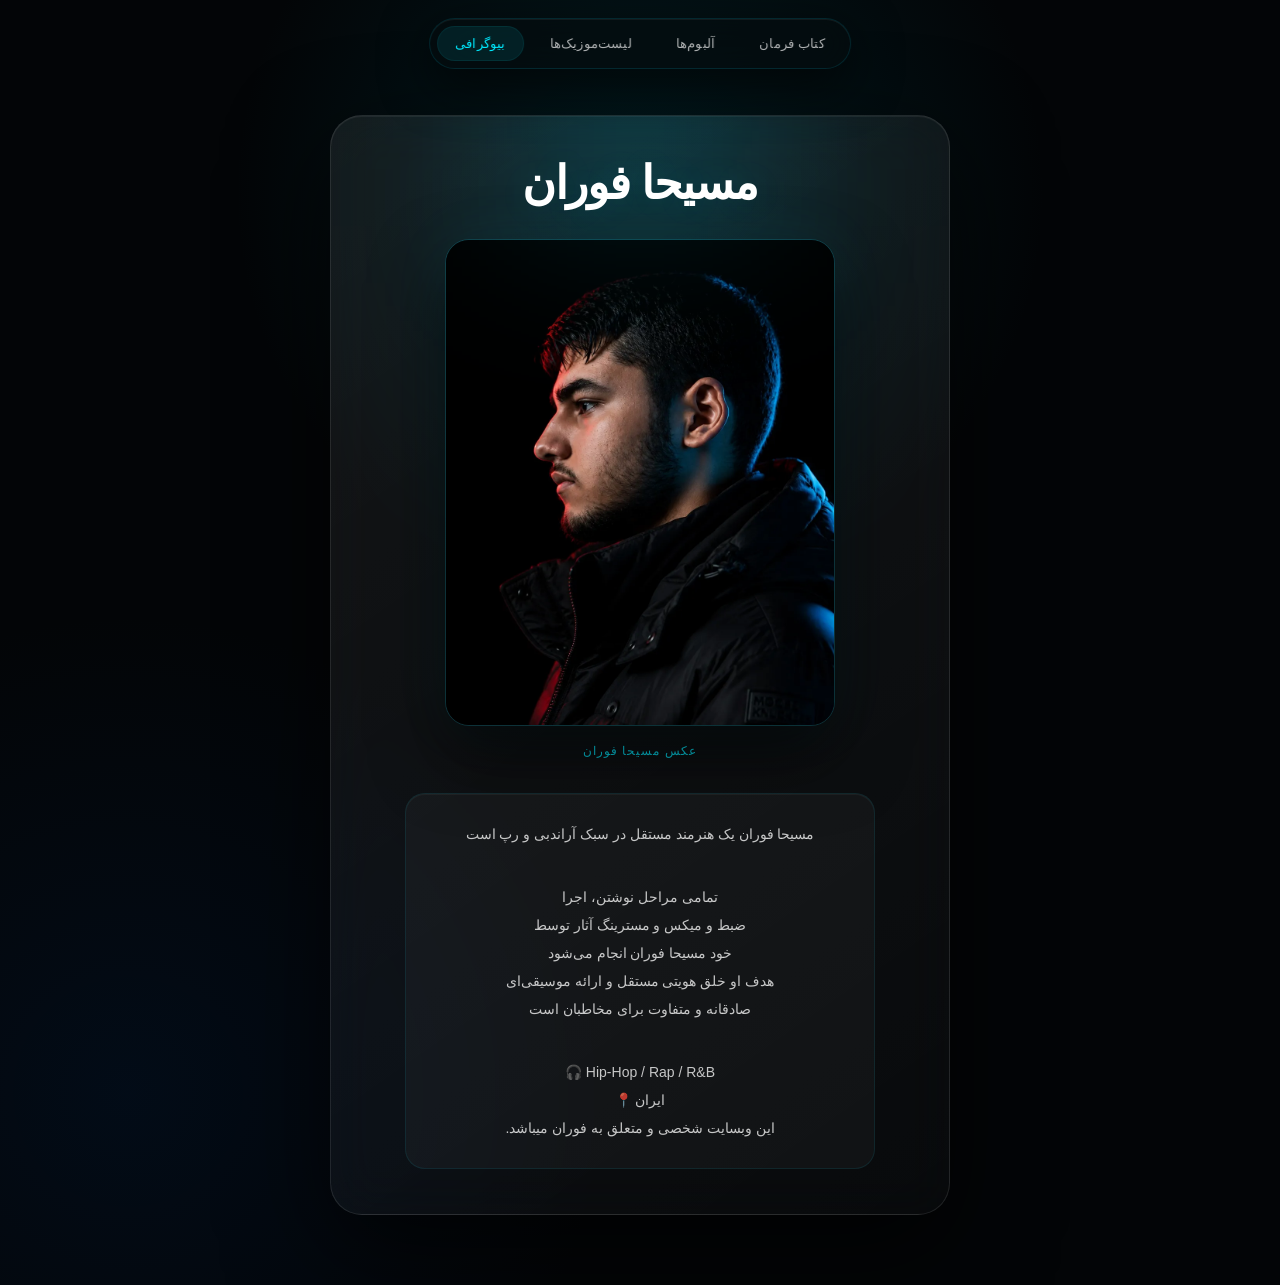
==== index.html @ bf0bc4f0 "Update index.html" ====
<head>
<link rel="icon" type="image/png" href="Favicon.png">
<link rel="stylesheet" href="index.css">
<meta property="og:type" content="website">
<meta property="og:title" content="Masiha Favaran">
<meta property="og:description" content="Favaran official page">
<meta property="og:image" content="https://masihafavaran111.github.io/Favaran-music/Favicon.png">
<meta property="og:url" content="https://masihafavaran111.github.io/Favaran-music/">
<meta property="og:site_name" content="Masiha Favaran Official">

<meta name="twitter:card" content="summary_large_image">
<meta name="twitter:title" content="Masiha Favaran">
<meta name="twitter:description" content="Favaran official page">
<meta name="twitter:image" content="https://masihafavaran111.github.io/Favaran-music/Favicon.png">

<meta charset="UTF-8" />
<meta name="viewport" content="width=device-width, initial-scale=1.0"/>
<meta name="description" content="وبسایت رسمی مسیحا فوران، هنرمند مستقل در سبک Hip-Hop, Rap و R&B">

<title> مسیحا فوران | Masiha Favaran </title>
  <script type="application/ld+json">
{
  "@context": "https://schema.org",
  "@type": "Person",
  "name": "Masiha Favaran",
  "alternateName": "Favaran",
  "jobTitle": "Hip-hop Artist",
  "url": "https://masihafavaran111.github.io/Favaran-music/",
  "image": "https://masihafavaran111.github.io/Favaran-music/PhotoMasihaFavaran.webp",
  "sameAs": [
    "https://www.instagram.com/masihafavaran",
    "https://t.me/MasihaFavaran"
  ]
}
  <meta charset="UTF-8">
<meta name="description"content=>وبسایت شخصی مسیحا فوران خواننده و هنرمند موسیقی
<title>مسیحا فوران هنرمند موسیقی</title>
<script type ="application/id=json".
[
"@context":"https://schema.org:,
"@type":"person",
"name":masihafavaran / مسیحا فوران",
"alternateName":masiha favaran"
"url":
"https://masihafavaran111.github.io/Favaran_music/",
"jobTitle":"خواننده و هنرمند موسیقی"
  }
  </script>
</head>
<body>    <!-- NAV -->    <div class="top-menu">  
    <a href="index.html">بیوگرافی</a>  
    <a href="tracks.html">لیست‌موزیک‌ها</a>  
    <a href="album.html">آلبوم‌ها</a>  
    <a href="farman.html">کتاب فرمان</a>  
    
  </div>    <!-- CONTENT -->    <div class="box">  
<h1>مسیحا فوران</h1>
<div class="bio-photo">
    <img src="PhotoMasihaFavaran.webp" alt="Masiha Favaran">
</div>
<div class="photo-caption">
    عکس مسیحا فوران
</div>
<p>
<p class="bio">  
  مسیحا فوران یک هنرمند مستقل در سبک آراندبی و رپ است<br>
      <br>  
  تمامی مراحل نوشتن، اجرا<br>
  ضبط و میکس و مسترینگ آثار توسط<br>
  خود مسیحا فوران انجام می‌شود<br>
  هدف او خلق هویتی مستقل و ارائه موسیقی‌ای<br>
  صادقانه و متفاوت برای مخاطبان است<br>
      <br>  
  🎧 Hip-Hop / Rap / R&B<br>  
  📍 ایران <br>   
  .این وبسایت شخصی و متعلق به فوران میباشد <br>  
</p>

</div>
</body>  
</html>
---- index.css ----
* {  
  box-sizing: border-box;  
}  
  
html {  
  scroll-behavior: smooth;  
}  
  
body {  
  margin: 0;  
  min-height: 100vh;  
  font-family: Arial, sans-serif;  
  color: #B5338A;  
  text-align: center;  
  
  background:  
    radial-gradient(  
      circle at 50% 15%,  
      rgba(0, 95, 110, 0.25),  
      transparent 32%  
    ),  
    radial-gradient(  
      circle at 10% 85%,  
      rgba(0, 35, 80, 0.22),  
      transparent 30%  
    ),  
    #030507;  
  
  overflow-x: hidden;  
  padding-bottom: 70px;  
}  
  
a {  
  -webkit-tap-highlight-color: transparent;  
}  
  
.top-menu {  
  position: fixed;  
  top: 18px;  
  left: 50%;  
  transform: translateX(-50%);  
  
  display: flex;  
  align-items: center;  
  justify-content: center;  
  
  gap: 8px;  
  padding: 7px;  
  
  width: max-content;  
  max-width: calc(100% - 24px);  
  
  border-radius: 999px;  
  
  background: rgba(5, 12, 15, 0.76);  
  
  backdrop-filter: blur(22px);  
  -webkit-backdrop-filter: blur(22px);  
  
  border: 1px solid rgba(0, 220, 255, 0.13);  
  
  box-shadow:  
    0 15px 50px rgba(0, 0, 0, 0.7),  
    inset 0 1px 0 rgba(255, 255, 255, 0.06);  
  
  z-index: 9999;  
}  
  
.top-menu a {  
  display: block;  
  
  padding: 10px 18px;  
  
  color: rgba(255, 255, 255, 0.68);  
  
  text-decoration: none;  
  
  font-size: 13px;  
  font-weight: 500;  
  
  letter-spacing: 0.2px;  
  
  border-radius: 999px;  
}  
  
.top-menu a[href="index.html"] {  
  color: #00eaff;  
  
  background: rgba(0, 234, 255, 0.09);  
  
  box-shadow:  
    inset 0 0 0 1px rgba(0, 234, 255, 0.08);  
}  
  
.box {  
  position: relative;  
  
  width: min(92%, 620px);  
  
  margin: 115px auto 0;  
  
  padding: 42px 34px 45px;  
  
  border-radius: 32px;  
  
  background:  
    linear-gradient(  
      145deg,  
      rgba(255, 255, 255, 0.075),  
      rgba(255, 255, 255, 0.025)  
    );  
  
  backdrop-filter: blur(25px);  
  -webkit-backdrop-filter: blur(25px);  
  
  border: 1px solid rgba(255, 255, 255, 0.10);  
  
  box-shadow:  
    0 35px 100px rgba(0, 0, 0, 0.65),  
    inset 0 1px 0 rgba(255, 255, 255, 0.06);  
  
  overflow: hidden;  
}  
  
.box::before {  
  content: "";  
  
  position: absolute;  
  
  width: 280px;  
  height: 280px;  
  
  top: -170px;  
  left: 50%;  
  
  transform: translateX(-50%);  
  
  background: rgba(0, 210, 255, 0.12);  
  
  filter: blur(85px);  
  
  pointer-events: none;  
}  
  
h1 {  
  position: relative;  
  
  margin: 0 0 30px;  
  
  font-size: clamp(28px, 7vw, 46px);  
  
  font-weight: 800;  
  
  letter-spacing: -1.5px;  
  
  line-height: 1.1;  
  
  color: #ffffff;  
  
  text-shadow:  
    0 0 35px rgba(0, 234, 255, 0.12);  
}  
  
.bio-photo {  
  display: flex;  
  
  justify-content: center;  
  align-items: center;  
  
  margin: 10px 0 18px;  
}  
  
.bio-photo img {  
  display: block;  
  
  width: min(390px, 92%);  
  
  aspect-ratio: 4 / 5;  
  
  object-fit: cover;  
  
  border-radius: 24px;  
  
  border: 1px solid rgba(0, 220, 255, 0.16);  
  
  box-shadow:  
    0 30px 70px rgba(0, 0, 0, 0.65),  
    0 0 55px rgba(0, 220, 255, 0.08);  
}  
  
.photo-caption {  
  margin-top: 14px;  
  margin-bottom: 35px;  
  
  color: rgba(0, 234, 255, 0.58);  
  
  font-size: 12px;  
  
  letter-spacing: 1px;  
}  
  
.bio {  
  position: relative;  
  
  max-width: 470px;  
  
  margin: 0 auto;  
  
  padding: 26px 22px;  
  
  color: rgba(255, 255, 255, 0.76);  
  
  font-size: 14px;  
  
  line-height: 2;  
  
  text-align: center;  
  
  background: rgba(255, 255, 255, 0.035);  
  
  border: 1px solid rgba(0, 220, 255, 0.09);  
  
  border-radius: 20px;  
  
  box-shadow:  
    inset 0 1px 0 rgba(255, 255, 255, 0.04);  
}  
  
.bio br + br {  
  line-height: 2.5;  
}  
  
@media (max-width: 600px) {  
  .top-menu {  
    top: 12px;  
  
    gap: 3px;  
  
    padding: 6px;  
  }  
  
  .top-menu a {  
    padding: 9px 12px;  
  
    font-size: 12px;  
  }  
  
  .box {  
    width: calc(100% - 24px);  
  
    margin-top: 92px;  
  
    padding: 32px 18px 30px;  
  
    border-radius: 26px;  
  }  
  
  h1 {  
    margin-bottom: 25px;  
  
    font-size: 30px;  
  }  
  
  .bio-photo img {  
    width: min(330px, 94%);  
  
    border-radius: 20px;  
  }  
  
  .photo-caption {  
    margin-bottom: 28px;  
  }  
  
  .bio {  
    padding: 22px 16px;  
  
    font-size: 13px;  
  
    line-height: 1.9;  
  }  
}  
  
@media (max-width: 380px) {  
  .top-menu a {  
    padding: 8px 9px;  
  
    font-size: 11px;  
  }  
  
  .box {  
    margin-top: 88px;  
  
    padding: 28px 14px;  
  }  
  
  h1 {  
    font-size: 27px;  
  }  
    }
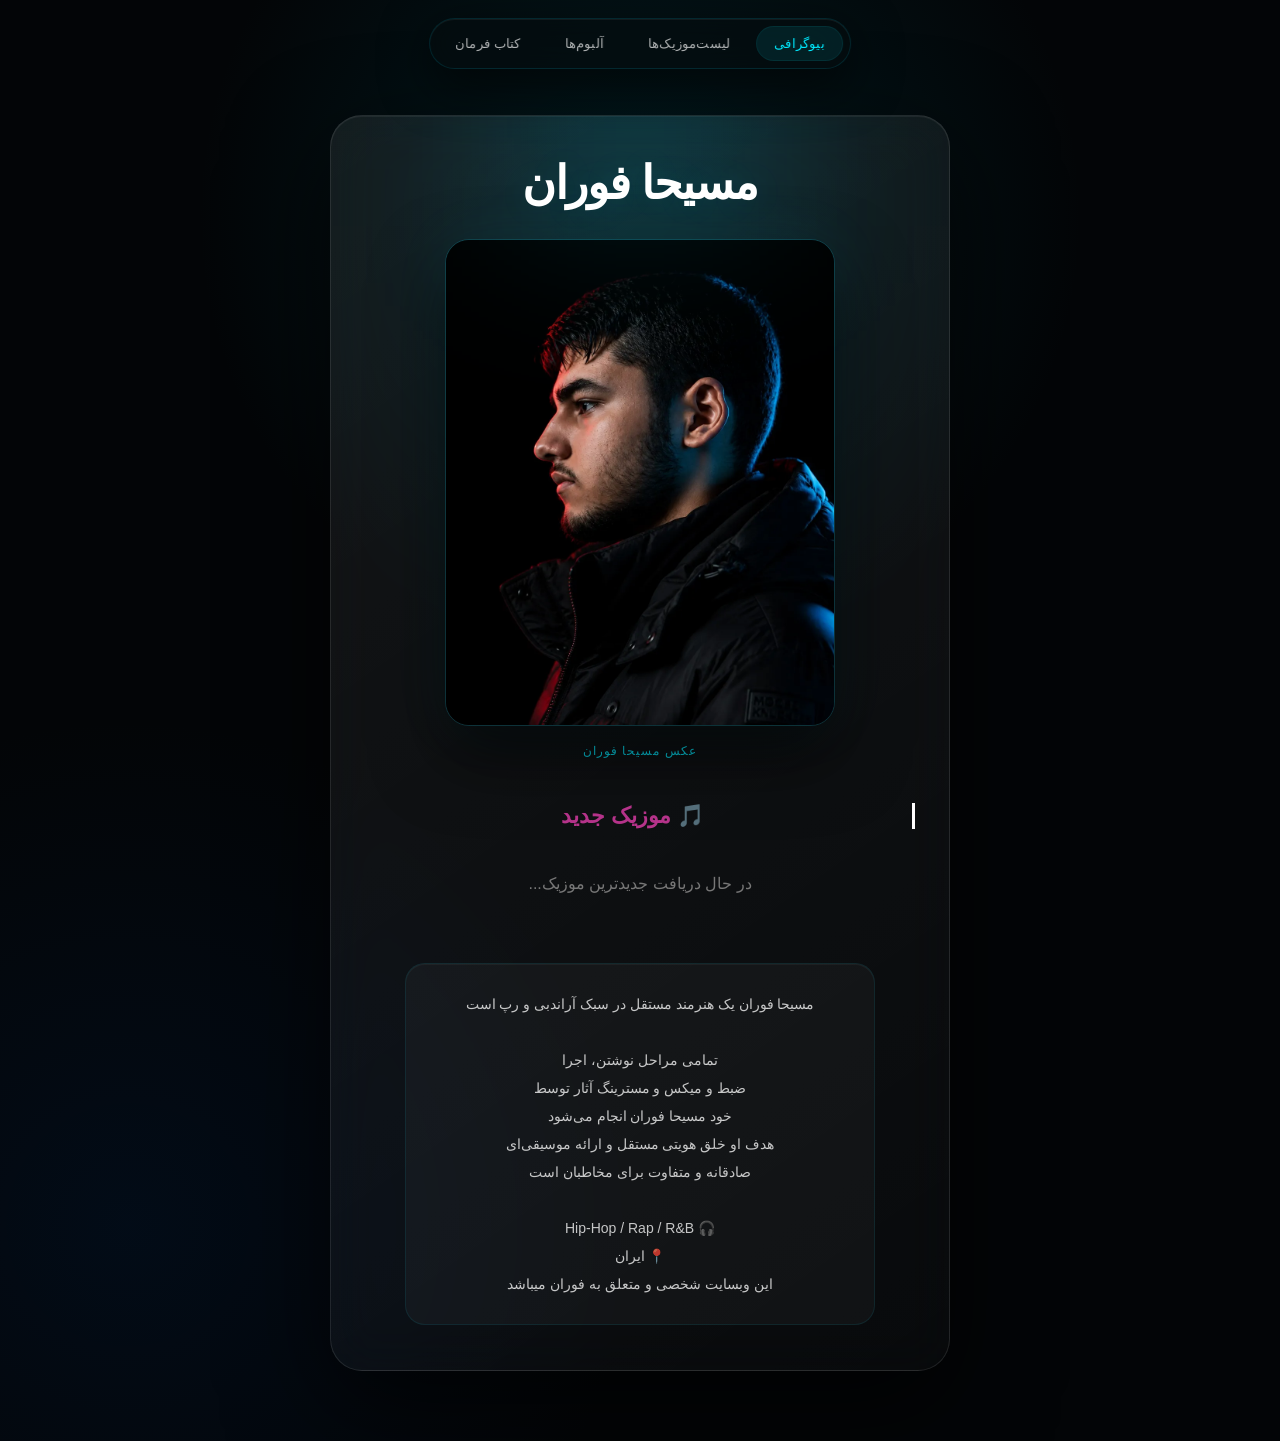
==== commit cc3be1b3: "Update index.html" ====
--- a/index.html
+++ b/index.html
@@ -1,81 +1,461 @@
+<!DOCTYPE html>
+<html lang="fa" dir="rtl">
+
 <head>
-<link rel="icon" type="image/png" href="Favicon.png">
-<link rel="stylesheet" href="index.css">
-<meta property="og:type" content="website">
-<meta property="og:title" content="Masiha Favaran">
-<meta property="og:description" content="Favaran official page">
-<meta property="og:image" content="https://masihafavaran111.github.io/Favaran-music/Favicon.png">
-<meta property="og:url" content="https://masihafavaran111.github.io/Favaran-music/">
-<meta property="og:site_name" content="Masiha Favaran Official">
-
-<meta name="twitter:card" content="summary_large_image">
-<meta name="twitter:title" content="Masiha Favaran">
-<meta name="twitter:description" content="Favaran official page">
-<meta name="twitter:image" content="https://masihafavaran111.github.io/Favaran-music/Favicon.png">
-
-<meta charset="UTF-8" />
-<meta name="viewport" content="width=device-width, initial-scale=1.0"/>
-<meta name="description" content="وبسایت رسمی مسیحا فوران، هنرمند مستقل در سبک Hip-Hop, Rap و R&B">
-
-<title> مسیحا فوران | Masiha Favaran </title>
+
+  <link rel="icon" type="image/png" href="Favicon.png">
+  <link rel="stylesheet" href="index.css">
+
+  <meta charset="UTF-8">
+  <meta name="viewport" content="width=device-width, initial-scale=1.0">
+
+  <meta
+    name="description"
+    content="وبسایت رسمی مسیحا فوران، هنرمند مستقل در سبک Hip-Hop, Rap و R&B"
+  >
+
+  <!-- Open Graph -->
+
+  <meta property="og:type" content="website">
+  <meta property="og:title" content="Masiha Favaran">
+  <meta property="og:description" content="Favaran official page">
+  <meta
+    property="og:image"
+    content="https://masihafavaran111.github.io/Favaran-music/Favicon.png"
+  >
+  <meta
+    property="og:url"
+    content="https://masihafavaran111.github.io/Favaran-music/"
+  >
+  <meta property="og:site_name" content="Masiha Favaran Official">
+
+
+  <!-- Twitter -->
+
+  <meta name="twitter:card" content="summary_large_image">
+
+  <meta name="twitter:title" content="Masiha Favaran">
+
+  <meta
+    name="twitter:description"
+    content="Favaran official page"
+  >
+
+  <meta
+    name="twitter:image"
+    content="https://masihafavaran111.github.io/Favaran-music/Favicon.png"
+  >
+
+
+  <title>مسیحا فوران | Masiha Favaran</title>
+
+
+  <!-- Schema.org -->
+
   <script type="application/ld+json">
-{
-  "@context": "https://schema.org",
-  "@type": "Person",
-  "name": "Masiha Favaran",
-  "alternateName": "Favaran",
-  "jobTitle": "Hip-hop Artist",
-  "url": "https://masihafavaran111.github.io/Favaran-music/",
-  "image": "https://masihafavaran111.github.io/Favaran-music/PhotoMasihaFavaran.webp",
-  "sameAs": [
-    "https://www.instagram.com/masihafavaran",
-    "https://t.me/MasihaFavaran"
-  ]
-}
-  <meta charset="UTF-8">
-<meta name="description"content=>وبسایت شخصی مسیحا فوران خواننده و هنرمند موسیقی
-<title>مسیحا فوران هنرمند موسیقی</title>
-<script type ="application/id=json".
-[
-"@context":"https://schema.org:,
-"@type":"person",
-"name":masihafavaran / مسیحا فوران",
-"alternateName":masiha favaran"
-"url":
-"https://masihafavaran111.github.io/Favaran_music/",
-"jobTitle":"خواننده و هنرمند موسیقی"
+
+  {
+    "@context": "https://schema.org",
+    "@type": "Person",
+
+    "name": "Masiha Favaran",
+
+    "alternateName": [
+      "Favaran",
+      "مسیحا فوران"
+    ],
+
+    "jobTitle": "Hip-hop Artist",
+
+    "url":
+    "https://masihafavaran111.github.io/Favaran-music/",
+
+    "image":
+    "https://masihafavaran111.github.io/Favaran-music/PhotoMasihaFavaran.webp",
+
+    "sameAs": [
+      "https://www.instagram.com/masihafavaran",
+      "https://t.me/MasihaFavaran"
+    ]
   }
+
   </script>
+
+
+  <style>
+
+    /* NEW MUSIC */
+
+    .new-music {
+      margin-top: 45px;
+      margin-bottom: 45px;
+    }
+
+    .new-music-title {
+      font-size: 22px;
+      font-weight: bold;
+
+      border-right: 3px solid #fff;
+
+      padding-right: 12px;
+
+      margin-bottom: 20px;
+    }
+
+    .new-music-card {
+      display: flex;
+
+      align-items: center;
+
+      gap: 20px;
+
+      padding: 18px;
+
+      background: #101010;
+
+      border: 1px solid #222;
+
+      border-radius: 14px;
+
+      color: #fff;
+
+      text-decoration: none;
+
+      transition: 0.2s;
+    }
+
+    .new-music-card:hover {
+      background: #151515;
+      border-color: #444;
+      transform: translateY(-2px);
+    }
+
+    .new-music-cover {
+      width: 150px;
+      height: 150px;
+
+      object-fit: cover;
+
+      border-radius: 10px;
+
+      flex-shrink: 0;
+    }
+
+    .new-music-info {
+      flex: 1;
+    }
+
+    .new-badge {
+      display: inline-block;
+
+      font-size: 11px;
+
+      color: #aaa;
+
+      border: 1px solid #333;
+
+      border-radius: 5px;
+
+      padding: 5px 9px;
+
+      margin-bottom: 10px;
+    }
+
+    .new-music-name {
+      font-size: 25px;
+
+      font-weight: bold;
+
+      margin-bottom: 7px;
+    }
+
+    .new-music-artist {
+      color: #888;
+
+      font-size: 14px;
+    }
+
+    .listen-button {
+      display: inline-block;
+
+      margin-top: 15px;
+
+      background: #fff;
+
+      color: #000;
+
+      padding: 9px 16px;
+
+      border-radius: 6px;
+
+      font-size: 12px;
+
+      font-weight: bold;
+    }
+
+    #newMusicLoading {
+      color: #777;
+      text-align: center;
+      padding: 25px;
+    }
+
+
+    @media (max-width: 600px) {
+
+      .new-music-card {
+        flex-direction: column;
+        text-align: center;
+      }
+
+      .new-music-cover {
+        width: 100%;
+        height: auto;
+
+        aspect-ratio: 1 / 1;
+      }
+
+      .new-music-name {
+        font-size: 23px;
+      }
+
+    }
+
+  </style>
+
 </head>
-<body>    <!-- NAV -->    <div class="top-menu">  
-    <a href="index.html">بیوگرافی</a>  
-    <a href="tracks.html">لیست‌موزیک‌ها</a>  
-    <a href="album.html">آلبوم‌ها</a>  
-    <a href="farman.html">کتاب فرمان</a>  
-    
-  </div>    <!-- CONTENT -->    <div class="box">  
-<h1>مسیحا فوران</h1>
-<div class="bio-photo">
-    <img src="PhotoMasihaFavaran.webp" alt="Masiha Favaran">
-</div>
-<div class="photo-caption">
-    عکس مسیحا فوران
-</div>
-<p>
-<p class="bio">  
-  مسیحا فوران یک هنرمند مستقل در سبک آراندبی و رپ است<br>
-      <br>  
-  تمامی مراحل نوشتن، اجرا<br>
-  ضبط و میکس و مسترینگ آثار توسط<br>
-  خود مسیحا فوران انجام می‌شود<br>
-  هدف او خلق هویتی مستقل و ارائه موسیقی‌ای<br>
-  صادقانه و متفاوت برای مخاطبان است<br>
-      <br>  
-  🎧 Hip-Hop / Rap / R&B<br>  
-  📍 ایران <br>   
-  .این وبسایت شخصی و متعلق به فوران میباشد <br>  
-</p>
-
-</div>
-</body>  
-</html>
+
+
+<body>
+
+
+  <!-- NAV -->
+
+  <div class="top-menu">
+
+    <a href="index.html">
+      بیوگرافی
+    </a>
+
+    <a href="tracks.html">
+      لیست‌موزیک‌ها
+    </a>
+
+    <a href="album.html">
+      آلبوم‌ها
+    </a>
+
+    <a href="farman.html">
+      کتاب فرمان
+    </a>
+
+  </div>
+
+
+  <!-- CONTENT -->
+
+  <div class="box">
+
+
+    <h1>
+      مسیحا فوران
+    </h1>
+
+
+    <div class="bio-photo">
+
+      <img
+        src="PhotoMasihaFavaran.webp"
+        alt="Masiha Favaran"
+      >
+
+    </div>
+
+
+    <div class="photo-caption">
+      عکس مسیحا فوران
+    </div>
+
+
+    <!-- NEW MUSIC -->
+
+    <div class="new-music">
+
+      <div class="new-music-title">
+        🎵 موزیک جدید
+      </div>
+
+
+      <div id="newMusicLoading">
+        در حال دریافت جدیدترین موزیک...
+      </div>
+
+
+      <div id="newMusicContainer"></div>
+
+    </div>
+
+
+    <!-- BIO -->
+
+    <p class="bio">
+
+      مسیحا فوران یک هنرمند مستقل در سبک آراندبی و رپ است
+
+      <br><br>
+
+      تمامی مراحل نوشتن، اجرا<br>
+      ضبط و میکس و مسترینگ آثار توسط<br>
+      خود مسیحا فوران انجام می‌شود
+
+      <br>
+
+      هدف او خلق هویتی مستقل و ارائه موسیقی‌ای<br>
+      صادقانه و متفاوت برای مخاطبان است
+
+      <br><br>
+
+      🎧 Hip-Hop / Rap / R&B
+
+      <br>
+
+      📍 ایران
+
+      <br>
+
+      این وبسایت شخصی و متعلق به فوران میباشد
+
+    </p>
+
+
+  </div>
+
+
+  <!-- SUPABASE -->
+
+  <script type="module">
+
+    import {
+      createClient
+    } from "https://esm.sh/@supabase/supabase-js@2";
+
+
+    const supabase = createClient(
+
+      "https://mzavzvvyowlvechemkdo.supabase.co",
+
+      "sb_publishable_HgJ3Y88QZRXOT976GJrjRg_XlPpUdg-"
+
+    );
+
+
+    async function loadNewMusic() {
+
+
+      const {
+        data,
+        error
+      } = await supabase
+
+        .from("tracks")
+
+        .select(
+          "id,name,slug,cover,audio,views,created_at"
+        )
+
+        .order(
+          "created_at",
+          {
+            ascending: false
+          }
+        )
+
+        .limit(1)
+        .single();
+
+
+      const loading =
+        document.getElementById(
+          "newMusicLoading"
+        );
+
+
+      const container =
+        document.getElementById(
+          "newMusicContainer"
+        );
+
+
+      if (error) {
+
+        console.log(
+          "SUPABASE ERROR:",
+          error
+        );
+
+        loading.innerHTML =
+          "موزیک جدیدی پیدا نشد.";
+
+        return;
+      }
+
+
+      loading.style.display =
+        "none";
+
+
+      const card =
+        document.createElement("a");
+
+
+      card.className =
+        "new-music-card";
+
+
+      card.href =
+        data.slug + ".html";
+
+
+      card.innerHTML = `
+
+        <img
+          class="new-music-cover"
+          src="${data.cover}"
+          alt="${data.name}"
+        >
+
+        <div class="new-music-info">
+
+          <div class="new-badge">
+            NEW MUSIC
+          </div>
+
+          <div class="new-music-name">
+            ${data.name}
+          </div>
+
+          <div class="new-music-artist">
+            Masiha Favaran
+          </div>
+
+          <div class="listen-button">
+            Listen Now
+          </div>
+
+        </div>
+
+      `;
+
+
+      container.appendChild(card);
+
+    }
+
+
+    loadNewMusic();
+
+  </script>
+
+
+</body>
+
+  </html>
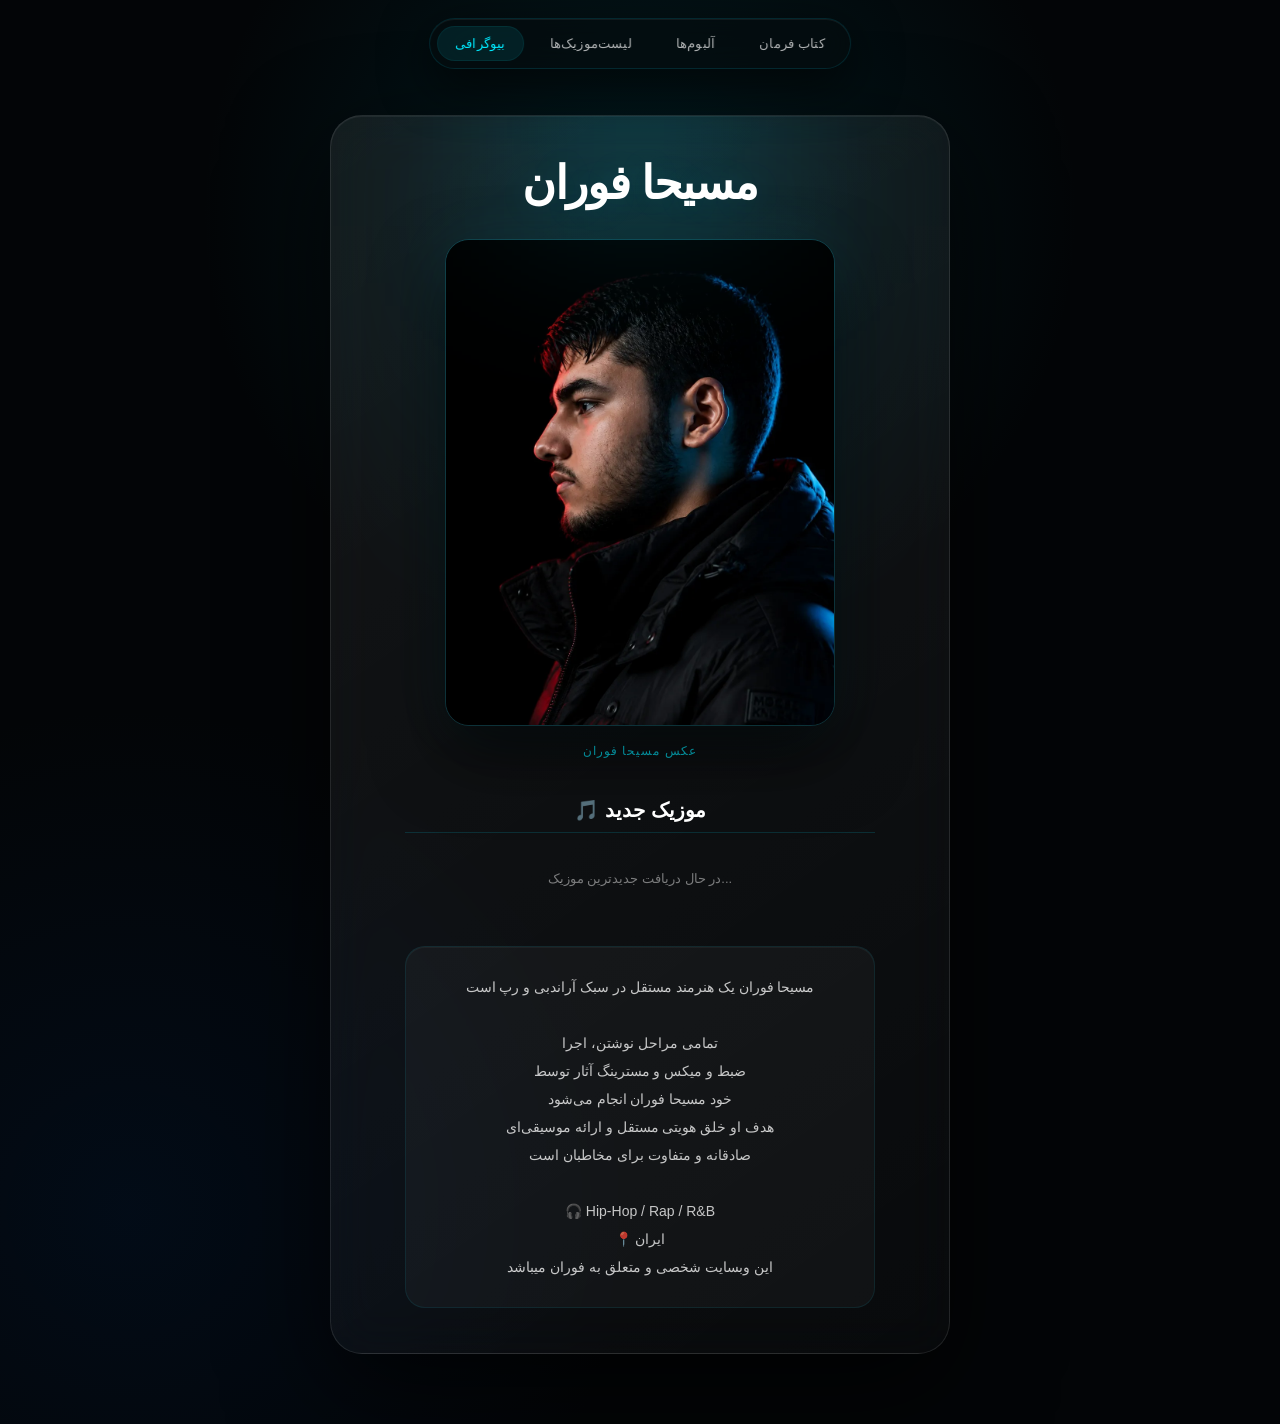
==== commit 9a293016: "Update index.html" ====
--- a/index.html
+++ b/index.html
@@ -1,5 +1,5 @@
 <!DOCTYPE html>
-<html lang="fa" dir="rtl">
+<html lang="fa">
 
 <head>
 
@@ -8,216 +8,163 @@
 
   <meta charset="UTF-8">
   <meta name="viewport" content="width=device-width, initial-scale=1.0">
+
+  <meta property="og:type" content="website">
+  <meta property="og:title" content="Masiha Favaran">
+  <meta property="og:description" content="Favaran official page">
+  <meta property="og:image" content="https://masihafavaran111.github.io/Favaran-music/Favicon.png">
+  <meta property="og:url" content="https://masihafavaran111.github.io/Favaran-music/">
+  <meta property="og:site_name" content="Masiha Favaran Official">
+
+  <meta name="twitter:card" content="summary_large_image">
+  <meta name="twitter:title" content="Masiha Favaran">
+  <meta name="twitter:description" content="Favaran official page">
+  <meta name="twitter:image" content="https://masihafavaran111.github.io/Favaran-music/Favicon.png">
 
   <meta
     name="description"
     content="وبسایت رسمی مسیحا فوران، هنرمند مستقل در سبک Hip-Hop, Rap و R&B"
   >
 
-  <!-- Open Graph -->
-
-  <meta property="og:type" content="website">
-  <meta property="og:title" content="Masiha Favaran">
-  <meta property="og:description" content="Favaran official page">
-  <meta
-    property="og:image"
-    content="https://masihafavaran111.github.io/Favaran-music/Favicon.png"
-  >
-  <meta
-    property="og:url"
-    content="https://masihafavaran111.github.io/Favaran-music/"
-  >
-  <meta property="og:site_name" content="Masiha Favaran Official">
-
-
-  <!-- Twitter -->
-
-  <meta name="twitter:card" content="summary_large_image">
-
-  <meta name="twitter:title" content="Masiha Favaran">
-
-  <meta
-    name="twitter:description"
-    content="Favaran official page"
-  >
-
-  <meta
-    name="twitter:image"
-    content="https://masihafavaran111.github.io/Favaran-music/Favicon.png"
-  >
-
-
   <title>مسیحا فوران | Masiha Favaran</title>
 
 
-  <!-- Schema.org -->
+  <!-- Schema -->
 
   <script type="application/ld+json">
-
   {
     "@context": "https://schema.org",
     "@type": "Person",
-
     "name": "Masiha Favaran",
-
     "alternateName": [
       "Favaran",
       "مسیحا فوران"
     ],
-
     "jobTitle": "Hip-hop Artist",
-
-    "url":
-    "https://masihafavaran111.github.io/Favaran-music/",
-
-    "image":
-    "https://masihafavaran111.github.io/Favaran-music/PhotoMasihaFavaran.webp",
-
+    "url": "https://masihafavaran111.github.io/Favaran-music/",
+    "image": "https://masihafavaran111.github.io/Favaran-music/PhotoMasihaFavaran.webp",
     "sameAs": [
       "https://www.instagram.com/masihafavaran",
       "https://t.me/MasihaFavaran"
     ]
   }
-
   </script>
 
 
+  <!-- فقط استایل بخش موزیک جدید -->
+
   <style>
 
-    /* NEW MUSIC */
-
     .new-music {
-      margin-top: 45px;
-      margin-bottom: 45px;
+      margin: 40px auto;
+      max-width: 470px;
     }
 
     .new-music-title {
-      font-size: 22px;
-      font-weight: bold;
-
-      border-right: 3px solid #fff;
-
-      padding-right: 12px;
-
-      margin-bottom: 20px;
+      color: #ffffff;
+      font-size: 20px;
+      font-weight: 700;
+
+      margin-bottom: 18px;
+
+      padding-bottom: 10px;
+
+      border-bottom: 1px solid rgba(0, 220, 255, 0.15);
     }
 
     .new-music-card {
-      display: flex;
-
-      align-items: center;
-
-      gap: 20px;
-
-      padding: 18px;
-
-      background: #101010;
-
-      border: 1px solid #222;
-
-      border-radius: 14px;
-
-      color: #fff;
-
+      display: block;
+
+      color: white;
       text-decoration: none;
 
+      background: rgba(255, 255, 255, 0.035);
+
+      border: 1px solid rgba(0, 220, 255, 0.10);
+
+      border-radius: 20px;
+
+      padding: 14px;
+
       transition: 0.2s;
     }
 
     .new-music-card:hover {
-      background: #151515;
-      border-color: #444;
+      border-color: rgba(0, 234, 255, 0.35);
+
       transform: translateY(-2px);
     }
 
     .new-music-cover {
-      width: 150px;
-      height: 150px;
+      display: block;
+
+      width: 100%;
+
+      aspect-ratio: 1 / 1;
 
       object-fit: cover;
 
-      border-radius: 10px;
-
-      flex-shrink: 0;
+      border-radius: 15px;
+
+      margin-bottom: 15px;
     }
 
     .new-music-info {
-      flex: 1;
+      text-align: center;
     }
 
     .new-badge {
       display: inline-block;
 
+      color: #00eaff;
+
       font-size: 11px;
 
-      color: #aaa;
-
-      border: 1px solid #333;
-
-      border-radius: 5px;
-
-      padding: 5px 9px;
-
-      margin-bottom: 10px;
+      letter-spacing: 1px;
+
+      margin-bottom: 8px;
     }
 
     .new-music-name {
-      font-size: 25px;
-
-      font-weight: bold;
-
-      margin-bottom: 7px;
+      color: #ffffff;
+
+      font-size: 24px;
+
+      font-weight: 700;
+
+      margin-bottom: 5px;
     }
 
     .new-music-artist {
-      color: #888;
-
-      font-size: 14px;
+      color: rgba(255,255,255,0.55);
+
+      font-size: 13px;
     }
 
     .listen-button {
       display: inline-block;
 
-      margin-top: 15px;
-
-      background: #fff;
-
-      color: #000;
-
-      padding: 9px 16px;
-
-      border-radius: 6px;
+      margin-top: 14px;
+
+      padding: 9px 18px;
+
+      border-radius: 999px;
+
+      background: rgba(0, 234, 255, 0.09);
+
+      border: 1px solid rgba(0, 234, 255, 0.15);
+
+      color: #00eaff;
 
       font-size: 12px;
-
-      font-weight: bold;
     }
 
     #newMusicLoading {
-      color: #777;
-      text-align: center;
-      padding: 25px;
-    }
-
-
-    @media (max-width: 600px) {
-
-      .new-music-card {
-        flex-direction: column;
-        text-align: center;
-      }
-
-      .new-music-cover {
-        width: 100%;
-        height: auto;
-
-        aspect-ratio: 1 / 1;
-      }
-
-      .new-music-name {
-        font-size: 23px;
-      }
-
+      color: rgba(255,255,255,0.45);
+
+      font-size: 13px;
+
+      padding: 20px;
     }
 
   </style>
@@ -260,6 +207,8 @@
       مسیحا فوران
     </h1>
 
+
+    <!-- PHOTO -->
 
     <div class="bio-photo">
 
@@ -301,7 +250,8 @@
 
       مسیحا فوران یک هنرمند مستقل در سبک آراندبی و رپ است
 
-      <br><br>
+      <br>
+      <br>
 
       تمامی مراحل نوشتن، اجرا<br>
       ضبط و میکس و مسترینگ آثار توسط<br>
@@ -312,7 +262,8 @@
       هدف او خلق هویتی مستقل و ارائه موسیقی‌ای<br>
       صادقانه و متفاوت برای مخاطبان است
 
-      <br><br>
+      <br>
+      <br>
 
       🎧 Hip-Hop / Rap / R&B
 
@@ -349,7 +300,6 @@
 
 
     async function loadNewMusic() {
-
 
       const {
         data,
@@ -393,9 +343,10 @@
         );
 
         loading.innerHTML =
-          "موزیک جدیدی پیدا نشد.";
+          "خطا در دریافت موزیک جدید";
 
         return;
+
       }
 
 
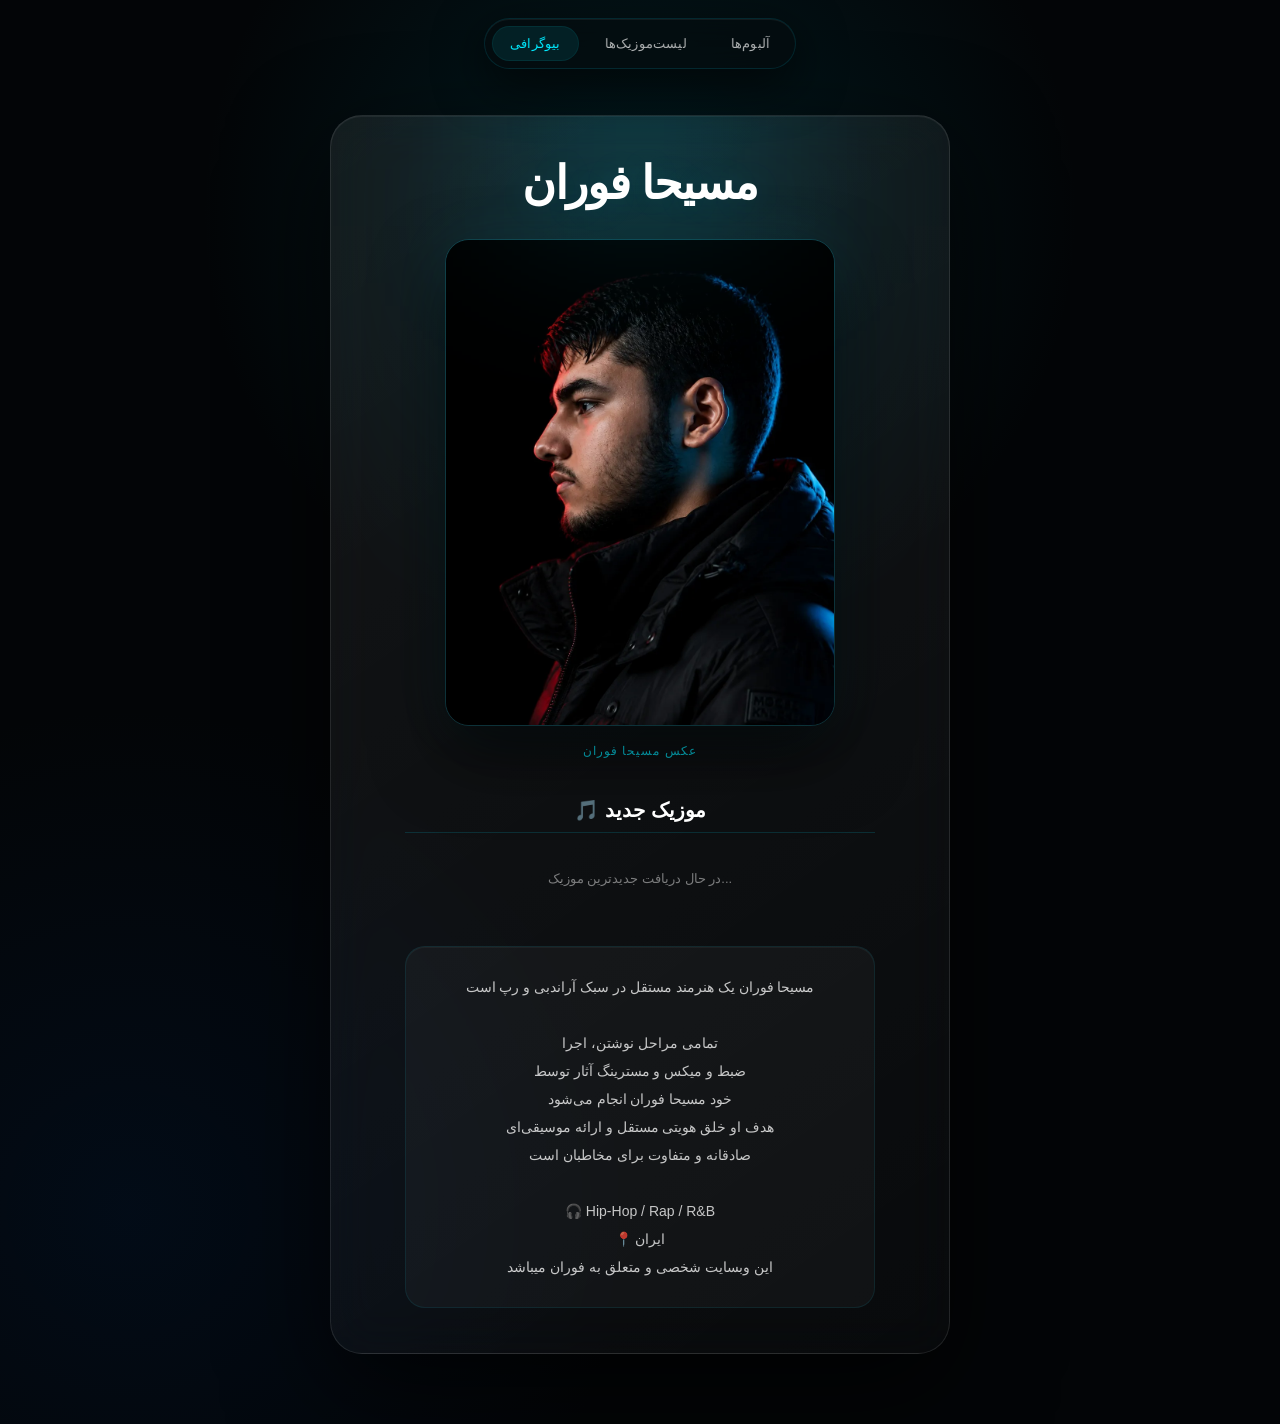
==== commit 8c466c07: "Update index.html" ====
--- a/index.html
+++ b/index.html
@@ -191,10 +191,6 @@
       آلبوم‌ها
     </a>
 
-    <a href="farman.html">
-      کتاب فرمان
-    </a>
-
   </div>
 
 
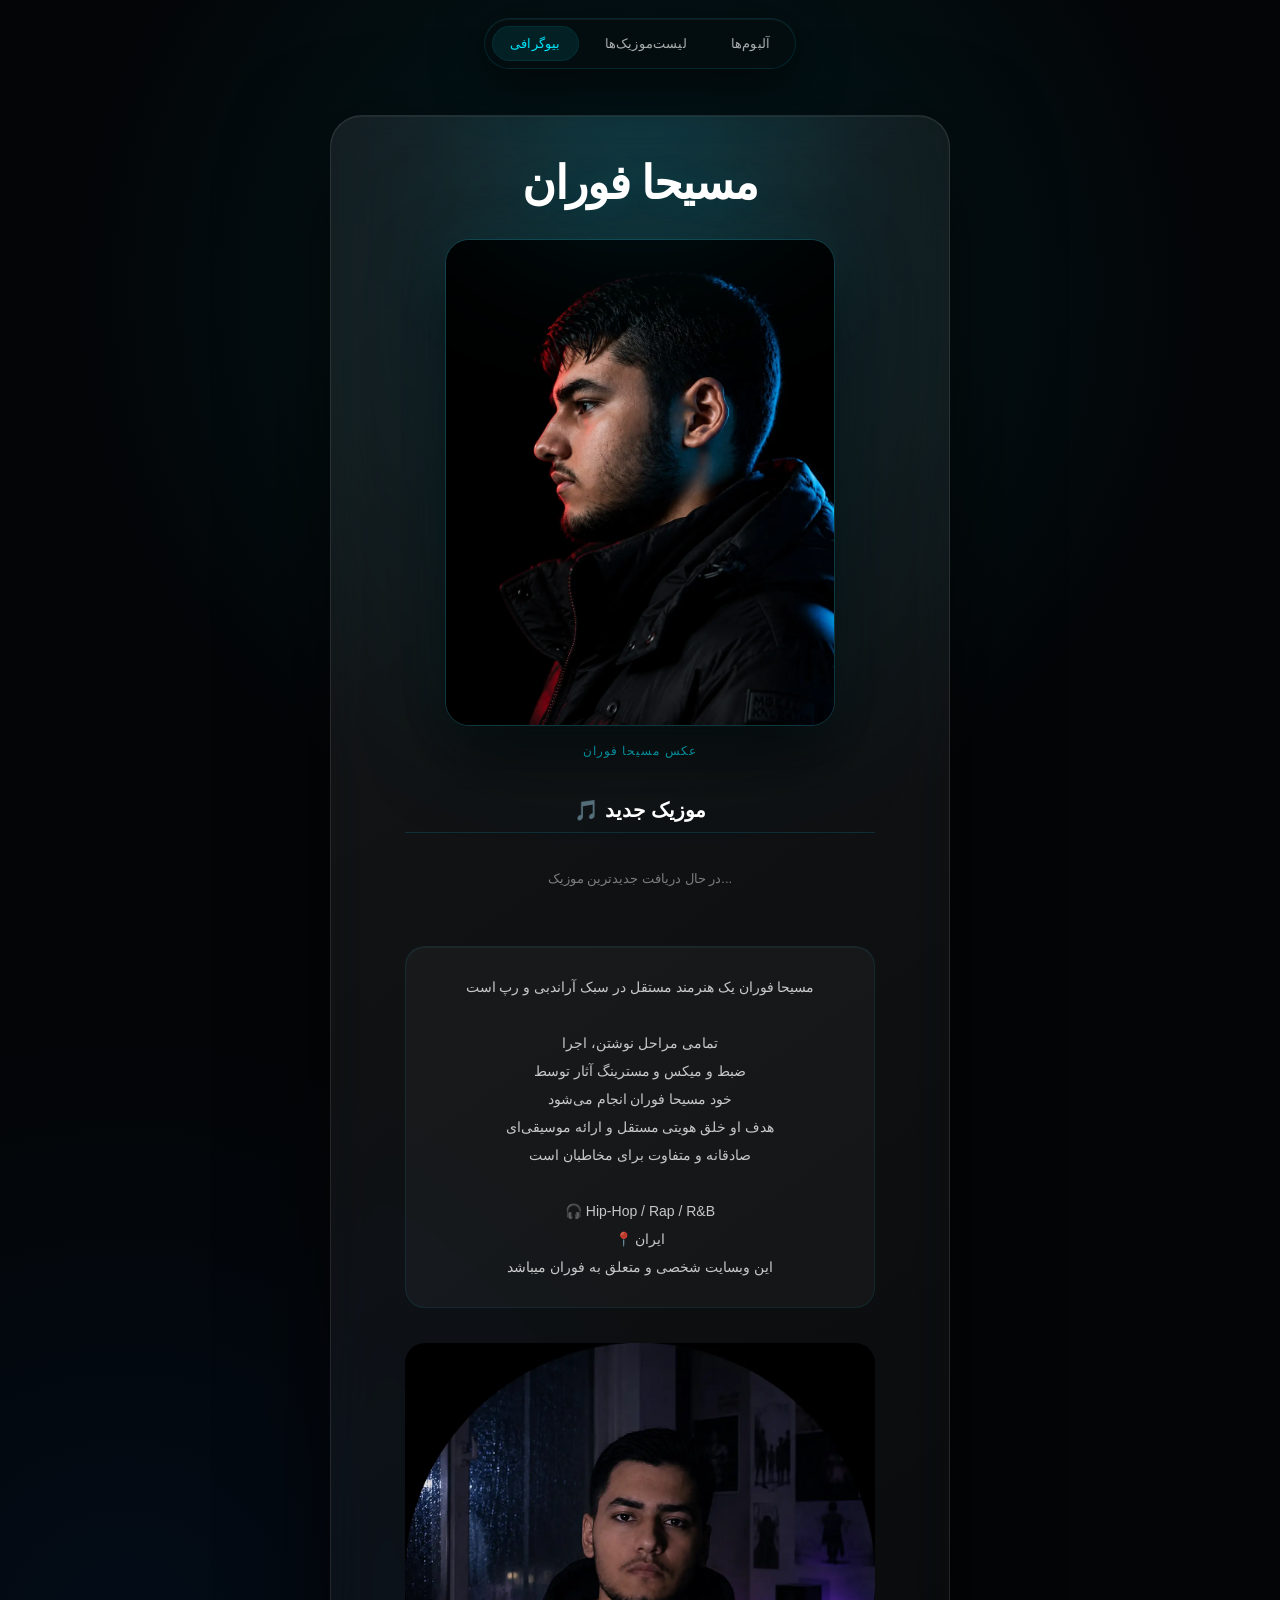
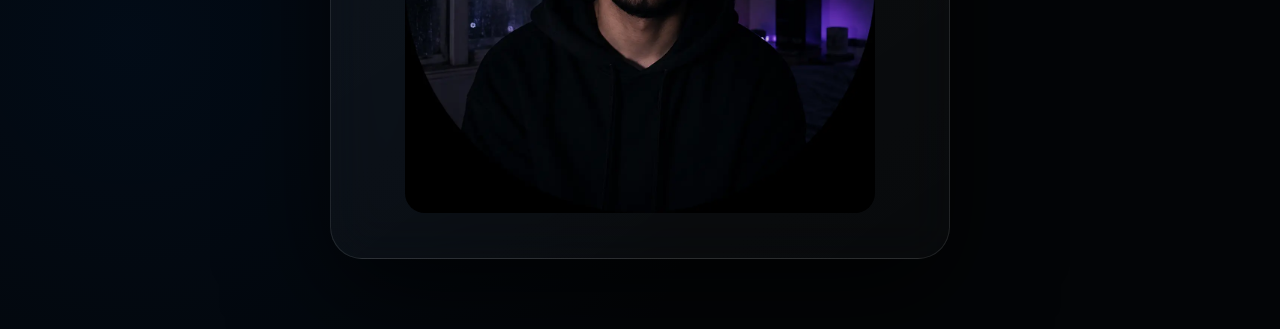
==== commit cc3618f3: "Update index.html" ====
--- a/index.html
+++ b/index.html
@@ -274,6 +274,19 @@
     </p>
 
 
+    <!-- عکس جدید پایین توضیحات -->
+
+    <div style="margin-top: 35px; text-align: center;">
+
+      <img
+        src="MasihaFavaranPhoto.webp"
+        alt="Masiha Favaran"
+        style="width: 100%; max-width: 470px; height: auto; border-radius: 20px; display: block; margin: 0 auto;"
+      >
+
+    </div>
+
+
   </div>
 
 
@@ -405,4 +418,4 @@
 
 </body>
 
-  </html>
+</html>
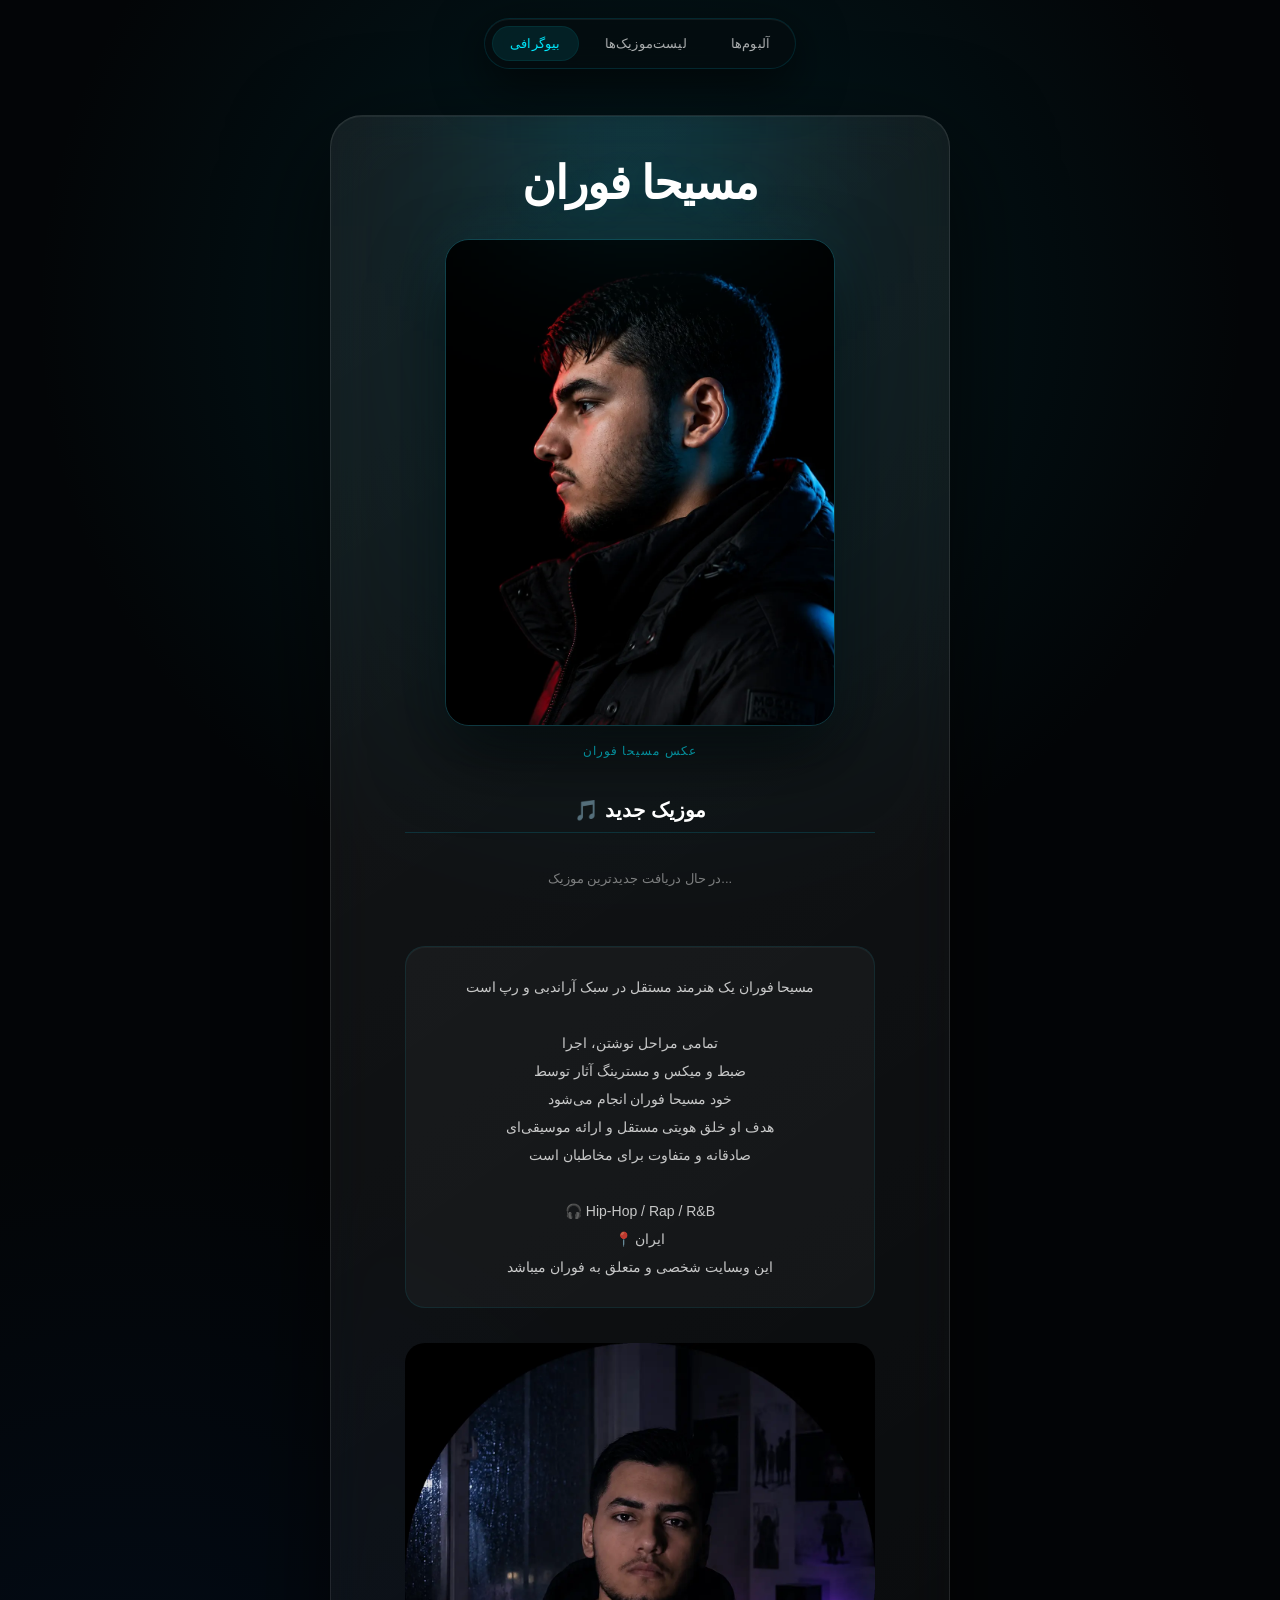
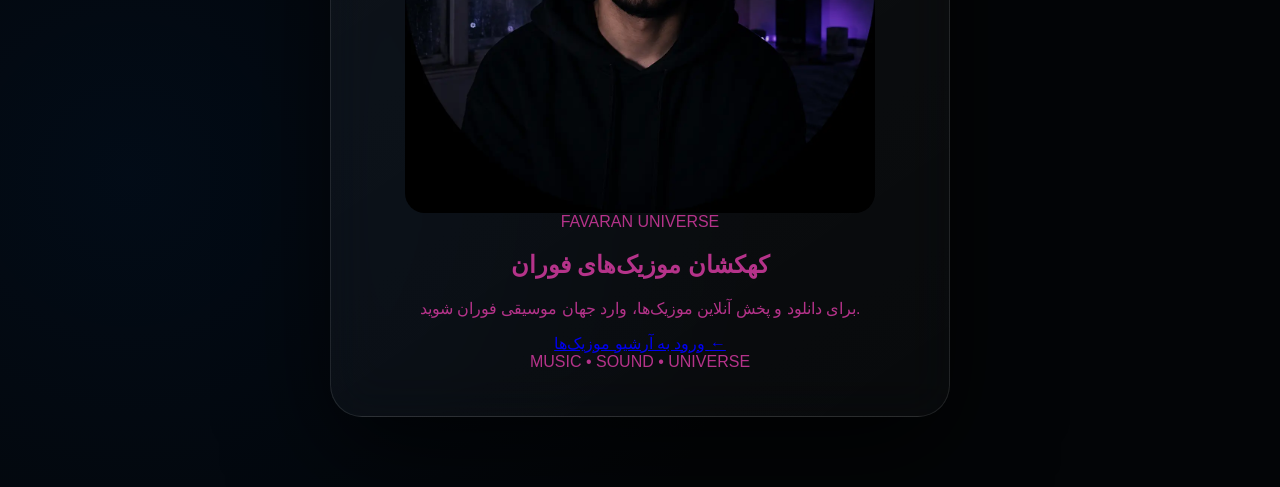
==== commit e137fcbb: "Update index.html" ====
--- a/index.html
+++ b/index.html
@@ -285,7 +285,53 @@
       >
 
     </div>
-
+<!-- FAVARAN COSMIC MUSIC PORTAL -->
+
+<div class="cosmic-music">
+
+  <div class="cosmic-stars"></div>
+
+  <div class="cosmic-content">
+
+    <div class="cosmic-label">
+      FAVARAN UNIVERSE
+    </div>
+
+    <div class="cosmic-orbit">
+
+      <div class="cosmic-core"></div>
+
+    </div>
+
+    <h2 class="cosmic-title">
+      کهکشان موزیک‌های فوران
+    </h2>
+
+    <p class="cosmic-text">
+      برای دانلود و پخش آنلاین موزیک‌ها،
+      وارد جهان موسیقی فوران شوید.
+    </p>
+
+    <a
+      href="tracks.html"
+      class="cosmic-button"
+    >
+      <span>
+        ورود به آرشیو موزیک‌ها
+      </span>
+
+      <span class="cosmic-arrow">
+        ←
+      </span>
+    </a>
+
+    <div class="cosmic-footer">
+      MUSIC • SOUND • UNIVERSE
+    </div>
+
+  </div>
+
+</div>
 
   </div>
 
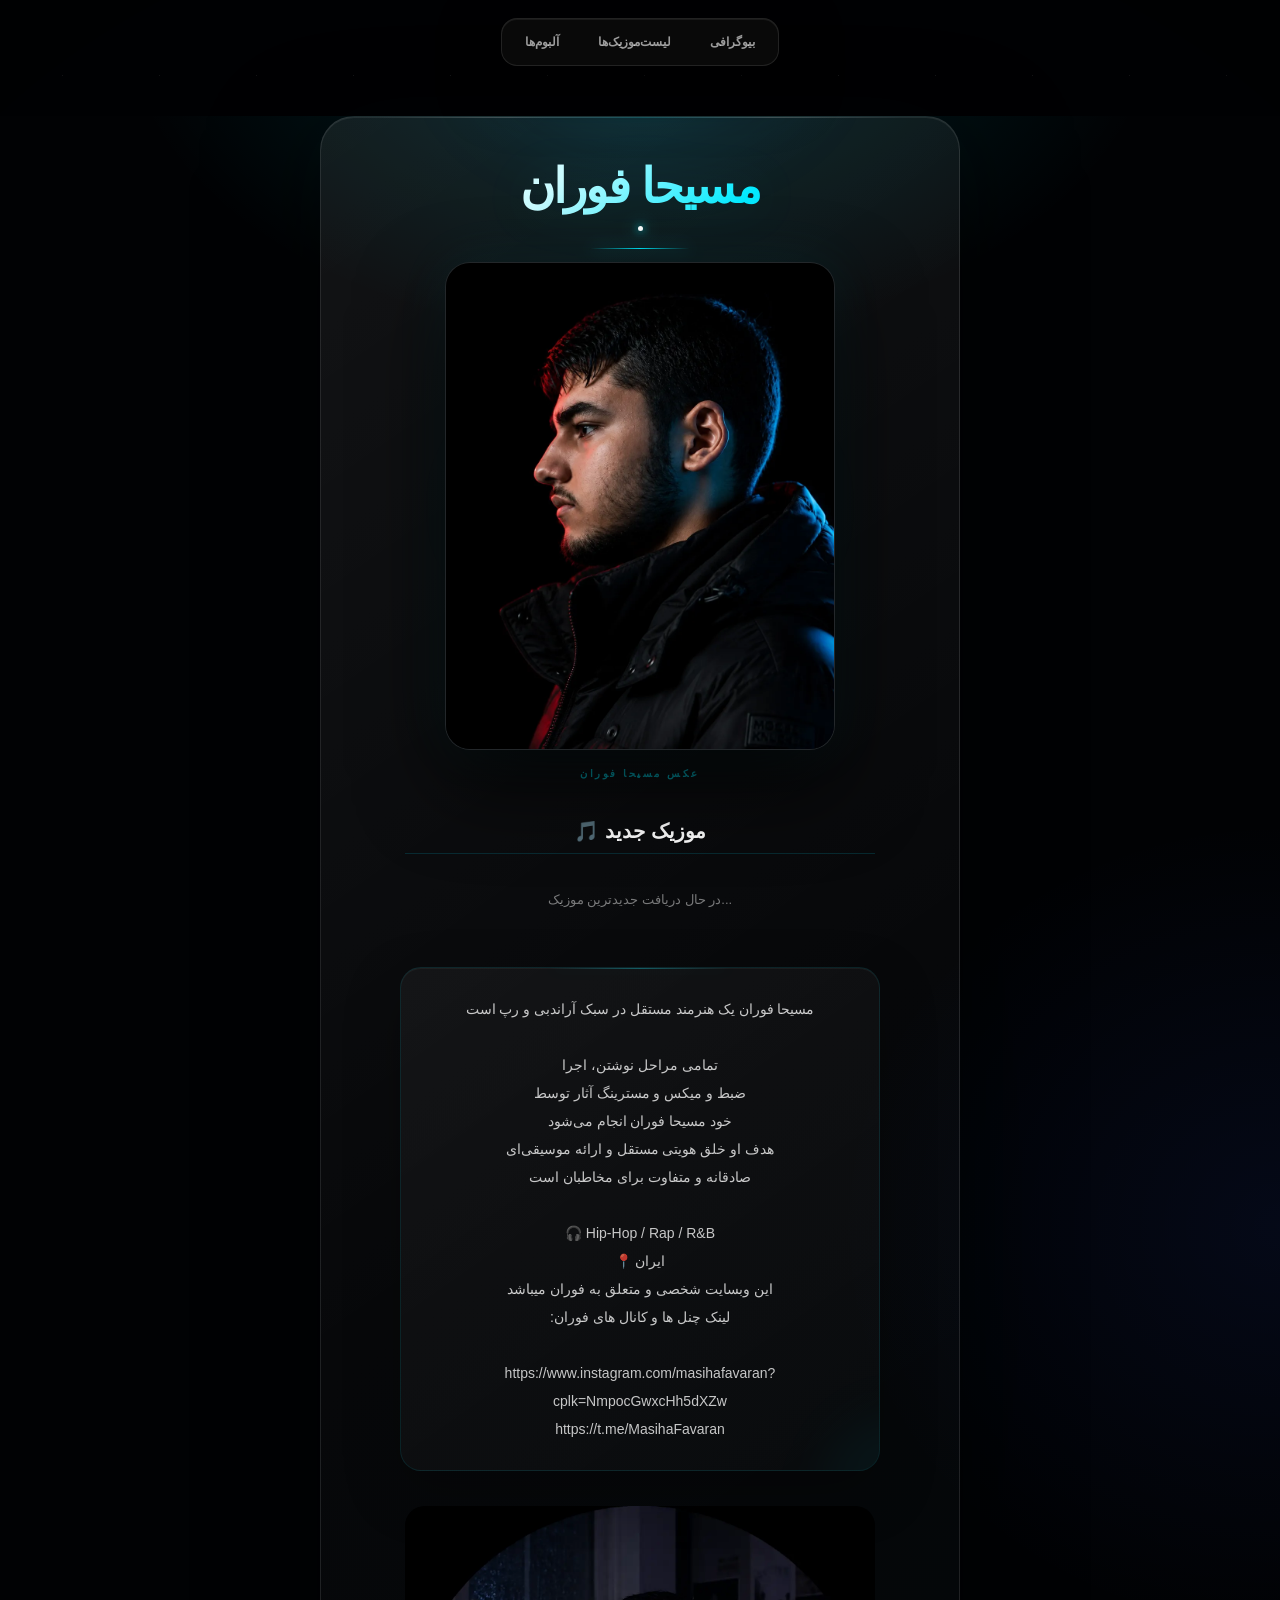
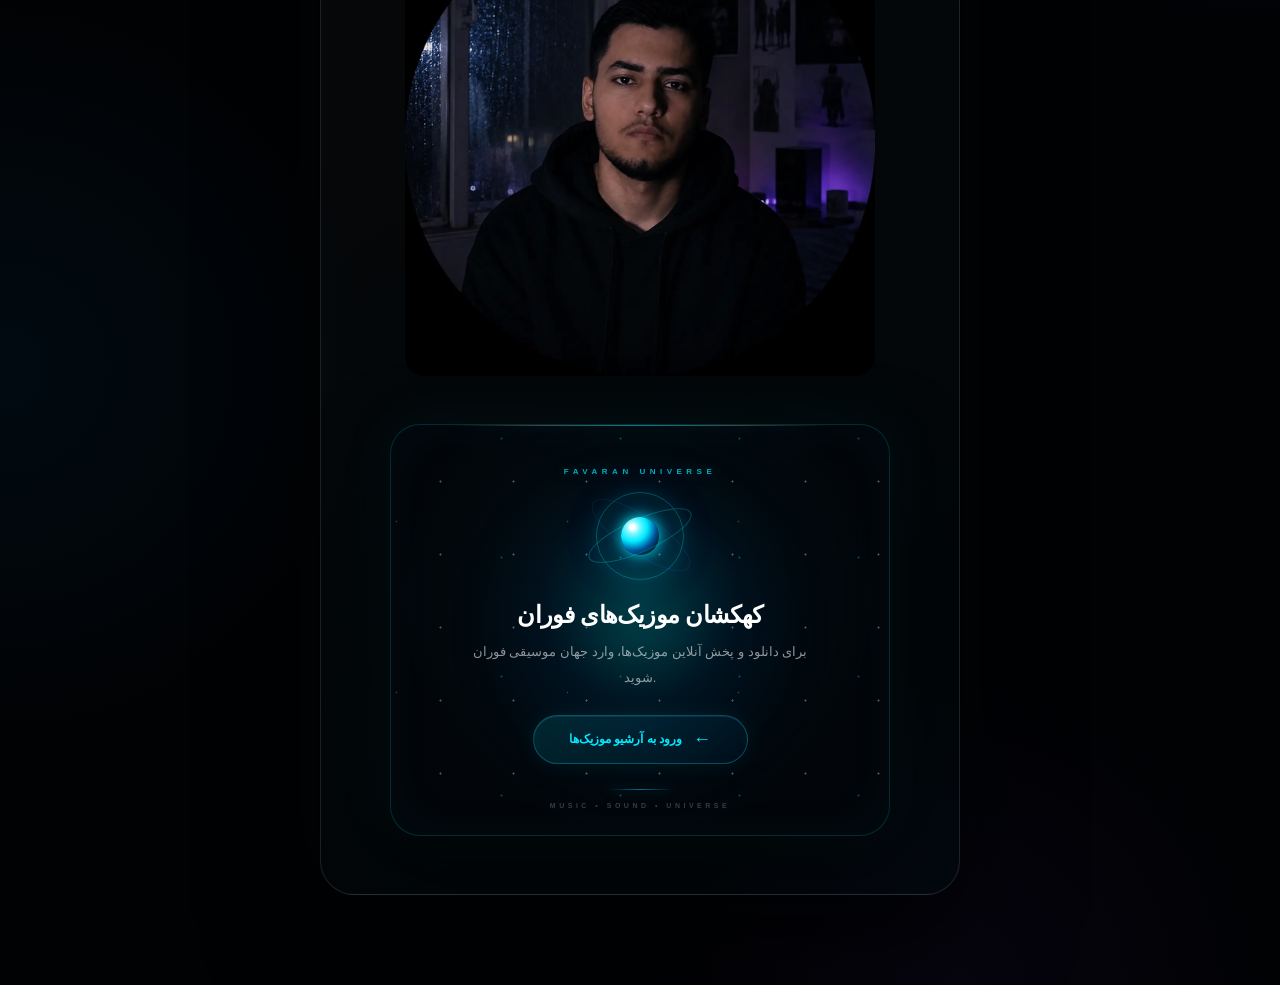
==== commit 91d1395a: "Update index.html" ====
--- a/index.html
+++ b/index.html
@@ -271,6 +271,12 @@
 
       این وبسایت شخصی و متعلق به فوران میباشد
 
+      <br>
+      :لینک چنل ها و کانال های فوران <br>
+      <br>
+      https://www.instagram.com/masihafavaran?cplk=NmpocGwxcHh5dXZw <br>
+      https://t.me/MasihaFavaran <br>
+
     </p>
 
 
--- a/index.css
+++ b/index.css
@@ -1,299 +1,1192 @@
-* {  
-  box-sizing: border-box;  
-}  
-  
-html {  
-  scroll-behavior: smooth;  
-}  
-  
-body {  
-  margin: 0;  
-  min-height: 100vh;  
-  font-family: Arial, sans-serif;  
-  color: #B5338A;  
-  text-align: center;  
-  
-  background:  
-    radial-gradient(  
-      circle at 50% 15%,  
-      rgba(0, 95, 110, 0.25),  
-      transparent 32%  
-    ),  
-    radial-gradient(  
-      circle at 10% 85%,  
-      rgba(0, 35, 80, 0.22),  
-      transparent 30%  
-    ),  
-    #030507;  
-  
-  overflow-x: hidden;  
-  padding-bottom: 70px;  
-}  
-  
-a {  
-  -webkit-tap-highlight-color: transparent;  
-}  
-  
-.top-menu {  
-  position: fixed;  
-  top: 18px;  
-  left: 50%;  
-  transform: translateX(-50%);  
-  
-  display: flex;  
-  align-items: center;  
-  justify-content: center;  
-  
-  gap: 8px;  
-  padding: 7px;  
-  
-  width: max-content;  
-  max-width: calc(100% - 24px);  
-  
-  border-radius: 999px;  
-  
-  background: rgba(5, 12, 15, 0.76);  
-  
-  backdrop-filter: blur(22px);  
-  -webkit-backdrop-filter: blur(22px);  
-  
-  border: 1px solid rgba(0, 220, 255, 0.13);  
-  
-  box-shadow:  
-    0 15px 50px rgba(0, 0, 0, 0.7),  
-    inset 0 1px 0 rgba(255, 255, 255, 0.06);  
-  
-  z-index: 9999;  
-}  
-  
-.top-menu a {  
-  display: block;  
-  
-  padding: 10px 18px;  
-  
-  color: rgba(255, 255, 255, 0.68);  
-  
-  text-decoration: none;  
-  
-  font-size: 13px;  
-  font-weight: 500;  
-  
-  letter-spacing: 0.2px;  
-  
-  border-radius: 999px;  
-}  
-  
-.top-menu a[href="index.html"] {  
-  color: #00eaff;  
-  
-  background: rgba(0, 234, 255, 0.09);  
-  
-  box-shadow:  
-    inset 0 0 0 1px rgba(0, 234, 255, 0.08);  
-}  
-  
-.box {  
-  position: relative;  
-  
-  width: min(92%, 620px);  
-  
-  margin: 115px auto 0;  
-  
-  padding: 42px 34px 45px;  
-  
-  border-radius: 32px;  
-  
-  background:  
-    linear-gradient(  
-      145deg,  
-      rgba(255, 255, 255, 0.075),  
-      rgba(255, 255, 255, 0.025)  
-    );  
-  
-  backdrop-filter: blur(25px);  
-  -webkit-backdrop-filter: blur(25px);  
-  
-  border: 1px solid rgba(255, 255, 255, 0.10);  
-  
-  box-shadow:  
-    0 35px 100px rgba(0, 0, 0, 0.65),  
-    inset 0 1px 0 rgba(255, 255, 255, 0.06);  
-  
-  overflow: hidden;  
-}  
-  
-.box::before {  
-  content: "";  
-  
-  position: absolute;  
-  
-  width: 280px;  
-  height: 280px;  
-  
-  top: -170px;  
-  left: 50%;  
-  
-  transform: translateX(-50%);  
-  
-  background: rgba(0, 210, 255, 0.12);  
-  
-  filter: blur(85px);  
-  
-  pointer-events: none;  
-}  
-  
-h1 {  
-  position: relative;  
-  
-  margin: 0 0 30px;  
-  
-  font-size: clamp(28px, 7vw, 46px);  
-  
-  font-weight: 800;  
-  
-  letter-spacing: -1.5px;  
-  
-  line-height: 1.1;  
-  
-  color: #ffffff;  
-  
-  text-shadow:  
-    0 0 35px rgba(0, 234, 255, 0.12);  
-}  
-  
-.bio-photo {  
-  display: flex;  
-  
-  justify-content: center;  
-  align-items: center;  
-  
-  margin: 10px 0 18px;  
-}  
-  
-.bio-photo img {  
-  display: block;  
-  
-  width: min(390px, 92%);  
-  
-  aspect-ratio: 4 / 5;  
-  
-  object-fit: cover;  
-  
-  border-radius: 24px;  
-  
-  border: 1px solid rgba(0, 220, 255, 0.16);  
-  
-  box-shadow:  
-    0 30px 70px rgba(0, 0, 0, 0.65),  
-    0 0 55px rgba(0, 220, 255, 0.08);  
-}  
-  
-.photo-caption {  
-  margin-top: 14px;  
-  margin-bottom: 35px;  
-  
-  color: rgba(0, 234, 255, 0.58);  
-  
-  font-size: 12px;  
-  
-  letter-spacing: 1px;  
-}  
-  
-.bio {  
-  position: relative;  
-  
-  max-width: 470px;  
-  
-  margin: 0 auto;  
-  
-  padding: 26px 22px;  
-  
-  color: rgba(255, 255, 255, 0.76);  
-  
-  font-size: 14px;  
-  
-  line-height: 2;  
-  
-  text-align: center;  
-  
-  background: rgba(255, 255, 255, 0.035);  
-  
-  border: 1px solid rgba(0, 220, 255, 0.09);  
-  
-  border-radius: 20px;  
-  
-  box-shadow:  
-    inset 0 1px 0 rgba(255, 255, 255, 0.04);  
-}  
-  
-.bio br + br {  
-  line-height: 2.5;  
-}  
-  
-@media (max-width: 600px) {  
-  .top-menu {  
-    top: 12px;  
-  
-    gap: 3px;  
-  
-    padding: 6px;  
-  }  
-  
-  .top-menu a {  
-    padding: 9px 12px;  
-  
-    font-size: 12px;  
-  }  
-  
-  .box {  
-    width: calc(100% - 24px);  
-  
-    margin-top: 92px;  
-  
-    padding: 32px 18px 30px;  
-  
-    border-radius: 26px;  
-  }  
-  
-  h1 {  
-    margin-bottom: 25px;  
-  
-    font-size: 30px;  
-  }  
-  
-  .bio-photo img {  
-    width: min(330px, 94%);  
-  
-    border-radius: 20px;  
-  }  
-  
-  .photo-caption {  
-    margin-bottom: 28px;  
-  }  
-  
-  .bio {  
-    padding: 22px 16px;  
-  
-    font-size: 13px;  
-  
-    line-height: 1.9;  
-  }  
-}  
-  
-@media (max-width: 380px) {  
-  .top-menu a {  
-    padding: 8px 9px;  
-  
-    font-size: 11px;  
-  }  
-  
-  .box {  
-    margin-top: 88px;  
-  
-    padding: 28px 14px;  
-  }  
-  
-  h1 {  
-    font-size: 27px;  
-  }  
-    }  
+*,
+*::before,
+*::after {
+  box-sizing: border-box;
+}
+
+:root {
+  --bg: #010204;
+  --bg-2: #03080d;
+  --cyan: #00eaff;
+  --cyan-2: #00a8ff;
+  --blue: #315cff;
+  --violet: #7c3cff;
+  --pink: #ff2fa3;
+  --white: #ffffff;
+
+  --glass: rgba(7, 14, 20, 0.72);
+  --glass-2: rgba(255, 255, 255, 0.045);
+  --line: rgba(255, 255, 255, 0.09);
+
+  --text: rgba(255, 255, 255, 0.92);
+  --muted: rgba(255, 255, 255, 0.48);
+
+  --radius-xl: 34px;
+  --radius-lg: 27px;
+  --radius-md: 21px;
+}
+
+html {
+  margin: 0;
+  padding: 0;
+  background: var(--bg);
+  scroll-behavior: smooth;
+}
+
+body {
+  position: relative;
+
+  margin: 0;
+  min-height: 100vh;
+  overflow-x: hidden;
+
+  padding-bottom: 90px;
+
+  color: var(--text);
+  background:
+    radial-gradient(
+      800px 500px at 50% -100px,
+      rgba(0, 234, 255, 0.15),
+      transparent 65%
+    ),
+    radial-gradient(
+      650px 600px at 100% 45%,
+      rgba(49, 92, 255, 0.08),
+      transparent 68%
+    ),
+    radial-gradient(
+      550px 550px at 0% 75%,
+      rgba(0, 160, 255, 0.055),
+      transparent 68%
+    ),
+    radial-gradient(
+      450px 450px at 75% 100%,
+      rgba(124, 60, 255, 0.045),
+      transparent 70%
+    ),
+    var(--bg);
+
+  font-family:
+    Arial,
+    Helvetica,
+    sans-serif;
+
+  text-align: center;
+
+  -webkit-font-smoothing: antialiased;
+  text-rendering: optimizeLegibility;
+}
+
+body::before {
+  content: "";
+
+  position: fixed;
+  inset: 0;
+
+  z-index: -1;
+
+  pointer-events: none;
+
+  opacity: 0.12;
+
+  background-image:
+    radial-gradient(
+      circle,
+      rgba(255,255,255,0.8) 0.7px,
+      transparent 0.9px
+    );
+
+  background-size: 97px 97px;
+  background-position: 14px 27px;
+}
+
+body::after {
+  content: "";
+
+  position: fixed;
+  inset: 0;
+
+  z-index: -1;
+
+  pointer-events: none;
+
+  background:
+    radial-gradient(
+      ellipse at center,
+      transparent 45%,
+      rgba(0,0,0,0.32) 100%
+    );
+}
+
+a {
+  color: inherit;
+  -webkit-tap-highlight-color: transparent;
+  -webkit-touch-callout: none;
+}
+
+/* =========================================
+   TOP MENU
+========================================= */
+
+.top-menu {
+  position: fixed;
+  top: 18px;
+  left: 50%;
+  transform: translateX(-50%);
+
+  z-index: 9999;
+
+  display: flex;
+  align-items: center;
+  justify-content: center;
+
+  gap: 5px;
+  padding: 6px;
+
+  width: max-content;
+  max-width: calc(100% - 24px);
+
+  background: rgba(12, 12, 12, 0.82);
+
+  border: 1px solid rgba(255, 255, 255, 0.10);
+
+  border-radius: 16px;
+
+  box-shadow:
+    0 20px 60px rgba(0, 0, 0, 0.65),
+    inset 0 1px 0 rgba(255, 255, 255, 0.07);
+
+  backdrop-filter: blur(24px);
+  -webkit-backdrop-filter: blur(24px);
+}
+
+.top-menu a {
+  display: block;
+
+  padding: 10px 17px;
+
+  color: rgba(255, 255, 255, 0.60);
+
+  text-decoration: none;
+
+  font-size: 12px;
+  font-weight: 600;
+
+  border-radius: 11px;
+
+  transition: 0.2s ease;
+}
+
+.top-menu a:hover {
+  color: #fff;
+  background: rgba(255, 255, 255, 0.08);
+}
+
+/* =========================================
+   MAIN BOX
+========================================= */
+
+.box {
+  position: relative;
+
+  width: min(92%, 640px);
+
+  margin: 116px auto 0;
+
+  padding: 45px 35px 48px;
+
+  overflow: hidden;
+
+  border: 1px solid rgba(255,255,255,0.105);
+  border-radius: var(--radius-xl);
+
+  background:
+    linear-gradient(
+      145deg,
+      rgba(255,255,255,0.075),
+      rgba(255,255,255,0.028) 45%,
+      rgba(0,234,255,0.018)
+    );
+
+  box-shadow:
+    0 40px 110px rgba(0,0,0,0.70),
+    0 0 90px rgba(0,234,255,0.025),
+    inset 0 1px 0 rgba(255,255,255,0.075);
+
+  isolation: isolate;
+}
+
+.box::before {
+  content: "";
+
+  position: absolute;
+
+  width: 420px;
+  height: 260px;
+
+  top: -190px;
+  left: 50%;
+
+  transform: translateX(-50%);
+
+  background:
+    radial-gradient(
+      ellipse,
+      rgba(0,234,255,0.16),
+      rgba(0,130,255,0.045) 42%,
+      transparent 72%
+    );
+
+  filter: blur(35px);
+
+  pointer-events: none;
+
+  z-index: -1;
+}
+
+.box::after {
+  content: "";
+
+  position: absolute;
+
+  top: 0;
+  left: 9%;
+  right: 9%;
+
+  height: 1px;
+
+  background:
+    linear-gradient(
+      90deg,
+      transparent,
+      rgba(255,255,255,0.22),
+      rgba(0,234,255,0.22),
+      rgba(255,255,255,0.22),
+      transparent
+    );
+
+  opacity: 0.7;
+
+  pointer-events: none;
+}
+
+/* =========================================
+   TITLE
+========================================= */
+
+h1 {
+  position: relative;
+
+  margin: 0 0 31px;
+
+  font-size: clamp(29px, 7vw, 48px);
+  font-weight: 900;
+
+  letter-spacing: -2px;
+  line-height: 1.05;
+
+  color: transparent;
+
+  background:
+    linear-gradient(
+      135deg,
+      #ffffff 5%,
+      #c8fbff 35%,
+      #00eaff 67%,
+      #65bfff 100%
+    );
+
+  -webkit-background-clip: text;
+  background-clip: text;
+  -webkit-text-fill-color: transparent;
+
+  filter:
+    drop-shadow(0 0 24px rgba(0,234,255,0.10));
+}
+
+h1::before {
+  content: "";
+
+  position: absolute;
+
+  left: 50%;
+  bottom: -18px;
+
+  width: 100px;
+  height: 1px;
+
+  transform: translateX(-50%);
+
+  background:
+    linear-gradient(
+      90deg,
+      transparent,
+      var(--cyan),
+      transparent
+    );
+
+  box-shadow:
+    0 0 18px rgba(0,234,255,0.65);
+}
+
+h1::after {
+  content: "";
+
+  display: block;
+
+  width: 5px;
+  height: 5px;
+
+  margin: 14px auto 0;
+
+  border-radius: 50%;
+
+  background: #fff;
+
+  box-shadow:
+    0 0 8px var(--cyan),
+    0 0 20px var(--cyan),
+    0 0 40px rgba(0,234,255,0.45);
+}
+
+/* =========================================
+   PHOTO
+========================================= */
+
+.bio-photo {
+  position: relative;
+
+  display: flex;
+
+  align-items: center;
+  justify-content: center;
+
+  margin: 10px 0 18px;
+}
+
+.bio-photo::before {
+  content: "";
+
+  position: absolute;
+
+  width: 70%;
+  height: 70%;
+
+  background:
+    radial-gradient(
+      ellipse,
+      rgba(0,234,255,0.12),
+      transparent 68%
+    );
+
+  filter: blur(30px);
+
+  pointer-events: none;
+}
+
+.bio-photo img {
+  position: relative;
+
+  display: block;
+
+  width: min(390px, 92%);
+
+  aspect-ratio: 4 / 5;
+
+  object-fit: cover;
+
+  border: 1px solid rgba(255,255,255,0.12);
+  border-radius: 25px;
+
+  background: #05090c;
+
+  box-shadow:
+    0 35px 85px rgba(0,0,0,0.72),
+    0 0 55px rgba(0,234,255,0.07),
+    inset 0 1px 0 rgba(255,255,255,0.08);
+}
+
+.bio-photo img::after {
+  content: "";
+}
+
+.photo-caption {
+  margin: 15px 0 36px;
+
+  color: rgba(0,234,255,0.58);
+
+  font-size: 10px;
+  font-weight: 600;
+
+  letter-spacing: 2.5px;
+
+  text-transform: uppercase;
+}
+
+/* =========================================
+   BIO
+========================================= */
+
+.bio {
+  position: relative;
+
+  max-width: 480px;
+
+  margin: 0 auto;
+
+  padding: 27px 23px;
+
+  overflow: hidden;
+
+  color: rgba(255,255,255,0.77);
+
+  font-size: 14px;
+
+  line-height: 2;
+
+  text-align: center;
+
+  background:
+    linear-gradient(
+      145deg,
+      rgba(255,255,255,0.045),
+      rgba(255,255,255,0.018)
+    );
+
+  border: 1px solid rgba(0,234,255,0.10);
+
+  border-radius: var(--radius-md);
+
+  box-shadow:
+    inset 0 1px 0 rgba(255,255,255,0.045),
+    0 20px 55px rgba(0,0,0,0.25);
+}
+
+.bio::before {
+  content: "";
+
+  position: absolute;
+
+  top: 0;
+  left: 50%;
+
+  width: 180px;
+  height: 1px;
+
+  transform: translateX(-50%);
+
+  background:
+    linear-gradient(
+      90deg,
+      transparent,
+      rgba(0,234,255,0.30),
+      transparent
+    );
+
+  box-shadow:
+    0 0 16px rgba(0,234,255,0.20);
+}
+
+.bio::after {
+  content: "";
+
+  position: absolute;
+
+  width: 160px;
+  height: 160px;
+
+  right: -100px;
+  bottom: -100px;
+
+  border-radius: 50%;
+
+  background: rgba(0,234,255,0.045);
+
+  filter: blur(25px);
+
+  pointer-events: none;
+}
+
+.bio br + br {
+  line-height: 2.5;
+}
+
+/* =========================================
+   COSMIC MUSIC
+========================================= */
+
+.cosmic-music {
+  position: relative;
+
+  width: 100%;
+  max-width: 500px;
+
+  margin: 48px auto 10px;
+
+  padding: 35px 21px 26px;
+
+  overflow: hidden;
+
+  color: #fff;
+
+  text-align: center;
+
+  background:
+    radial-gradient(
+      circle at 50% 42%,
+      rgba(0,234,255,0.15),
+      rgba(0,120,180,0.055) 30%,
+      rgba(2,5,9,0.94) 72%
+    );
+
+  border: 1px solid rgba(0,234,255,0.17);
+
+  border-radius: 30px;
+
+  box-shadow:
+    0 30px 80px rgba(0,0,0,0.62),
+    0 0 60px rgba(0,220,255,0.065),
+    inset 0 0 55px rgba(0,220,255,0.035);
+
+  isolation: isolate;
+}
+
+.cosmic-music::before {
+  content: "";
+
+  position: absolute;
+
+  width: 360px;
+  height: 360px;
+
+  top: 50%;
+  left: 50%;
+
+  transform: translate(-50%, -50%);
+
+  background:
+    radial-gradient(
+      circle,
+      rgba(0,234,255,0.16),
+      rgba(0,110,255,0.06) 32%,
+      transparent 70%
+    );
+
+  filter: blur(20px);
+
+  pointer-events: none;
+
+  z-index: -1;
+}
+
+.cosmic-music::after {
+  content: "";
+
+  position: absolute;
+
+  top: 0;
+  left: 12%;
+  right: 12%;
+
+  height: 1px;
+
+  background:
+    linear-gradient(
+      90deg,
+      transparent,
+      rgba(255,255,255,0.25),
+      rgba(0,234,255,0.5),
+      rgba(255,255,255,0.25),
+      transparent
+    );
+
+  box-shadow:
+    0 0 18px rgba(0,234,255,0.22);
+
+  pointer-events: none;
+}
+
+/* =========================================
+   STARS
+========================================= */
+
+.cosmic-stars {
+  position: absolute;
+  inset: 0;
+
+  background-image:
+    radial-gradient(
+      circle,
+      rgba(255,255,255,0.95) 0.8px,
+      transparent 1.3px
+    ),
+    radial-gradient(
+      circle,
+      rgba(0,234,255,0.85) 0.8px,
+      transparent 1.3px
+    ),
+    radial-gradient(
+      circle,
+      rgba(255,255,255,0.65) 0.65px,
+      transparent 1.1px
+    );
+
+  background-size:
+    73px 73px,
+    119px 119px,
+    171px 171px;
+
+  background-position:
+    13px 20px,
+    51px 73px,
+    91px 11px;
+
+  opacity: 0.34;
+
+  pointer-events: none;
+}
+
+/* =========================================
+   COSMIC CONTENT
+========================================= */
+
+.cosmic-content {
+  position: relative;
+
+  z-index: 2;
+}
+
+.cosmic-label {
+  display: inline-block;
+
+  margin-bottom: 16px;
+
+  color: rgba(0,234,255,0.72);
+
+  font-size: 8px;
+  font-weight: 800;
+
+  letter-spacing: 4.5px;
+
+  text-shadow:
+    0 0 14px rgba(0,234,255,0.35);
+}
+
+/* =========================================
+   ORBIT
+========================================= */
+
+.cosmic-orbit {
+  position: relative;
+
+  width: 88px;
+  height: 88px;
+
+  margin: 0 auto 21px;
+
+  border: 1px solid rgba(0,234,255,0.30);
+
+  border-radius: 50%;
+
+  box-shadow:
+    0 0 25px rgba(0,234,255,0.09),
+    0 0 55px rgba(0,140,255,0.045),
+    inset 0 0 28px rgba(0,234,255,0.08);
+}
+
+.cosmic-orbit::before {
+  content: "";
+
+  position: absolute;
+
+  width: 112px;
+  height: 33px;
+
+  top: 26px;
+  left: -13px;
+
+  border: 1px solid rgba(0,234,255,0.27);
+
+  border-radius: 50%;
+
+  transform: rotate(-24deg);
+}
+
+.cosmic-orbit::after {
+  content: "";
+
+  position: absolute;
+
+  width: 116px;
+  height: 38px;
+
+  top: 23px;
+  left: -14px;
+
+  border: 1px solid rgba(50,105,255,0.14);
+
+  border-radius: 50%;
+
+  transform: rotate(34deg);
+}
+
+.cosmic-core {
+  position: absolute;
+
+  width: 38px;
+  height: 38px;
+
+  top: 24px;
+  left: 24px;
+
+  border-radius: 50%;
+
+  background:
+    radial-gradient(
+      circle at 31% 27%,
+      #ffffff 0%,
+      #d8ffff 9%,
+      #76f7ff 18%,
+      #00eaff 38%,
+      rgba(0,130,255,0.55) 61%,
+      transparent 78%
+    );
+
+  box-shadow:
+    0 0 14px rgba(0,234,255,0.95),
+    0 0 35px rgba(0,190,255,0.45),
+    0 0 70px rgba(0,100,255,0.18);
+}
+
+.cosmic-core::after {
+  content: "";
+
+  position: absolute;
+
+  width: 6px;
+  height: 6px;
+
+  top: 7px;
+  left: 8px;
+
+  border-radius: 50%;
+
+  background: #fff;
+
+  box-shadow:
+    0 0 9px #fff,
+    0 0 18px var(--cyan);
+}
+
+/* =========================================
+   COSMIC TITLE
+========================================= */
+
+.cosmic-title {
+  position: relative;
+
+  margin: 0 0 10px;
+
+  color: #fff;
+
+  font-size: 24px;
+  font-weight: 850;
+
+  letter-spacing: -0.6px;
+
+  text-shadow:
+    0 0 24px rgba(0,234,255,0.08);
+}
+
+.cosmic-text {
+  position: relative;
+
+  max-width: 350px;
+
+  margin: 0 auto 24px;
+
+  color: rgba(255,255,255,0.56);
+
+  font-size: 13px;
+
+  line-height: 2;
+}
+
+/* =========================================
+   COSMIC BUTTON
+========================================= */
+
+.cosmic-button {
+  position: relative;
+
+  display: inline-flex;
+
+  align-items: center;
+  justify-content: center;
+
+  gap: 11px;
+
+  min-width: 215px;
+
+  padding: 13px 23px;
+
+  overflow: hidden;
+
+  color: #00eaff;
+
+  text-decoration: none;
+
+  font-size: 12px;
+  font-weight: 750;
+
+  background:
+    linear-gradient(
+      135deg,
+      rgba(0,234,255,0.13),
+      rgba(0,120,255,0.055)
+    );
+
+  border: 1px solid rgba(0,234,255,0.27);
+
+  border-radius: 999px;
+
+  box-shadow:
+    0 0 25px rgba(0,234,255,0.07),
+    inset 0 1px 0 rgba(255,255,255,0.07);
+
+  transition:
+    transform 0.25s ease,
+    background 0.25s ease,
+    border-color 0.25s ease,
+    box-shadow 0.25s ease;
+}
+
+.cosmic-button::before {
+  content: "";
+
+  position: absolute;
+
+  top: 0;
+  left: -80%;
+
+  width: 55%;
+  height: 100%;
+
+  transform: skewX(-25deg);
+
+  background:
+    linear-gradient(
+      90deg,
+      transparent,
+      rgba(255,255,255,0.16),
+      transparent
+    );
+
+  transition: left 0.6s ease;
+
+  pointer-events: none;
+}
+
+.cosmic-button:hover::before {
+  left: 125%;
+}
+
+.cosmic-button:hover {
+  transform: translateY(-3px);
+
+  color: #fff;
+
+  background:
+    linear-gradient(
+      135deg,
+      rgba(0,234,255,0.19),
+      rgba(0,120,255,0.085)
+    );
+
+  border-color: rgba(0,234,255,0.58);
+
+  box-shadow:
+    0 0 35px rgba(0,234,255,0.14),
+    0 10px 35px rgba(0,0,0,0.35),
+    inset 0 1px 0 rgba(255,255,255,0.10);
+}
+
+.cosmic-button:active {
+  transform: translateY(-1px) scale(0.985);
+}
+
+.cosmic-arrow {
+  position: relative;
+
+  font-size: 18px;
+
+  transition:
+    transform 0.25s ease;
+}
+
+.cosmic-button:hover .cosmic-arrow {
+  transform: translateX(-6px);
+}
+
+/* =========================================
+   FOOTER
+========================================= */
+
+.cosmic-footer {
+  position: relative;
+
+  margin-top: 25px;
+
+  color: rgba(255,255,255,0.22);
+
+  font-size: 7px;
+  font-weight: 600;
+
+  letter-spacing: 3.5px;
+}
+
+.cosmic-footer::before {
+  content: "";
+
+  display: block;
+
+  width: 65px;
+  height: 1px;
+
+  margin: 0 auto 12px;
+
+  background:
+    linear-gradient(
+      90deg,
+      transparent,
+      rgba(0,234,255,0.45),
+      transparent
+    );
+
+  box-shadow:
+    0 0 12px rgba(0,234,255,0.35);
+}
+
+/* =========================================
+   MOBILE
+========================================= */
+
+@media (max-width: 600px) {
+
+  body {
+    padding-bottom: 70px;
+
+    background:
+      radial-gradient(
+        600px 380px at 50% -80px,
+        rgba(0,234,255,0.12),
+        transparent 68%
+      ),
+      radial-gradient(
+        500px 450px at 100% 70%,
+        rgba(49,92,255,0.07),
+        transparent 70%
+      ),
+      var(--bg);
+  }
+
+  .box {
+    width: calc(100% - 22px);
+
+    margin-top: 91px;
+
+    padding: 33px 17px 31px;
+
+    border-radius: 27px;
+  }
+
+  h1 {
+    margin-bottom: 28px;
+
+    font-size: 31px;
+
+    letter-spacing: -1.5px;
+  }
+
+  .bio-photo img {
+    width: min(330px, 94%);
+
+    border-radius: 21px;
+  }
+
+  .photo-caption {
+    margin-bottom: 29px;
+
+    font-size: 9px;
+    letter-spacing: 2px;
+  }
+
+  .bio {
+    padding: 23px 16px;
+
+    font-size: 13px;
+
+    line-height: 1.9;
+
+    border-radius: 20px;
+  }
+
+  .cosmic-music {
+    margin-top: 37px;
+
+    padding: 29px 16px 23px;
+
+    border-radius: 25px;
+  }
+
+  .cosmic-title {
+    font-size: 21px;
+  }
+
+  .cosmic-text {
+    font-size: 12px;
+  }
+
+  .cosmic-button {
+    min-width: 195px;
+
+    padding: 12px 20px;
+  }
+
+  .cosmic-orbit {
+    width: 82px;
+    height: 82px;
+  }
+
+  .cosmic-core {
+    width: 36px;
+    height: 36px;
+
+    top: 22px;
+    left: 22px;
+  }
+
+  .top-menu {
+    top: 11px;
+    gap: 2px;
+    padding: 5px;
+    border-radius: 15px;
+  }
+
+  .top-menu a {
+    padding: 9px 11px;
+    font-size: 11px;
+  }
+}
+
+/* =========================================
+   SMALL PHONES
+========================================= */
+
+@media (max-width: 380px) {
+
+  .box {
+    width: calc(100% - 16px);
+
+    margin-top: 87px;
+
+    padding: 29px 13px;
+  }
+
+  h1 {
+    font-size: 28px;
+  }
+
+  .bio {
+    padding: 21px 13px;
+
+    font-size: 12.5px;
+  }
+
+  .cosmic-music {
+    padding-left: 13px;
+    padding-right: 13px;
+  }
+
+  .cosmic-label {
+    font-size: 7px;
+
+    letter-spacing: 3.5px;
+  }
+
+  .cosmic-title {
+    font-size: 20px;
+  }
+
+  .cosmic-button {
+    min-width: 185px;
+  }
+
+  .top-menu a {
+    padding: 8px 8px;
+    font-size: 10px;
+  }
+}
+
+/* =========================================
+   TINY PHONES
+========================================= */
+
+@media (max-width: 330px) {
+
+  .top-menu a {
+    padding: 8px 8px;
+    font-size: 10px;
+  }
+
+  .box {
+    width: calc(100% - 12px);
+  }
+
+  h1 {
+    font-size: 25px;
+
+    letter-spacing: -1.2px;
+  }
+
+  .bio {
+    font-size: 12px;
+  }
+
+  .cosmic-title {
+    font-size: 19px;
+  }
+
+  .cosmic-button {
+    min-width: 175px;
+
+    font-size: 11px;
+  }
+}
+
+/* =========================================
+   ACCESSIBILITY
+========================================= */
+
+@media (prefers-reduced-motion: reduce) {
+
+  html {
+    scroll-behavior: auto;
+  }
+
+  *,
+  *::before,
+  *::after {
+    transition: none !important;
+  }
+      }
+/* FIX NAVIGATION ORDER */
+
+.top-menu {
+direction: rtl;
+flex-direction: row;
+}
+
+.top-menu a {
+direction: rtl;
+}
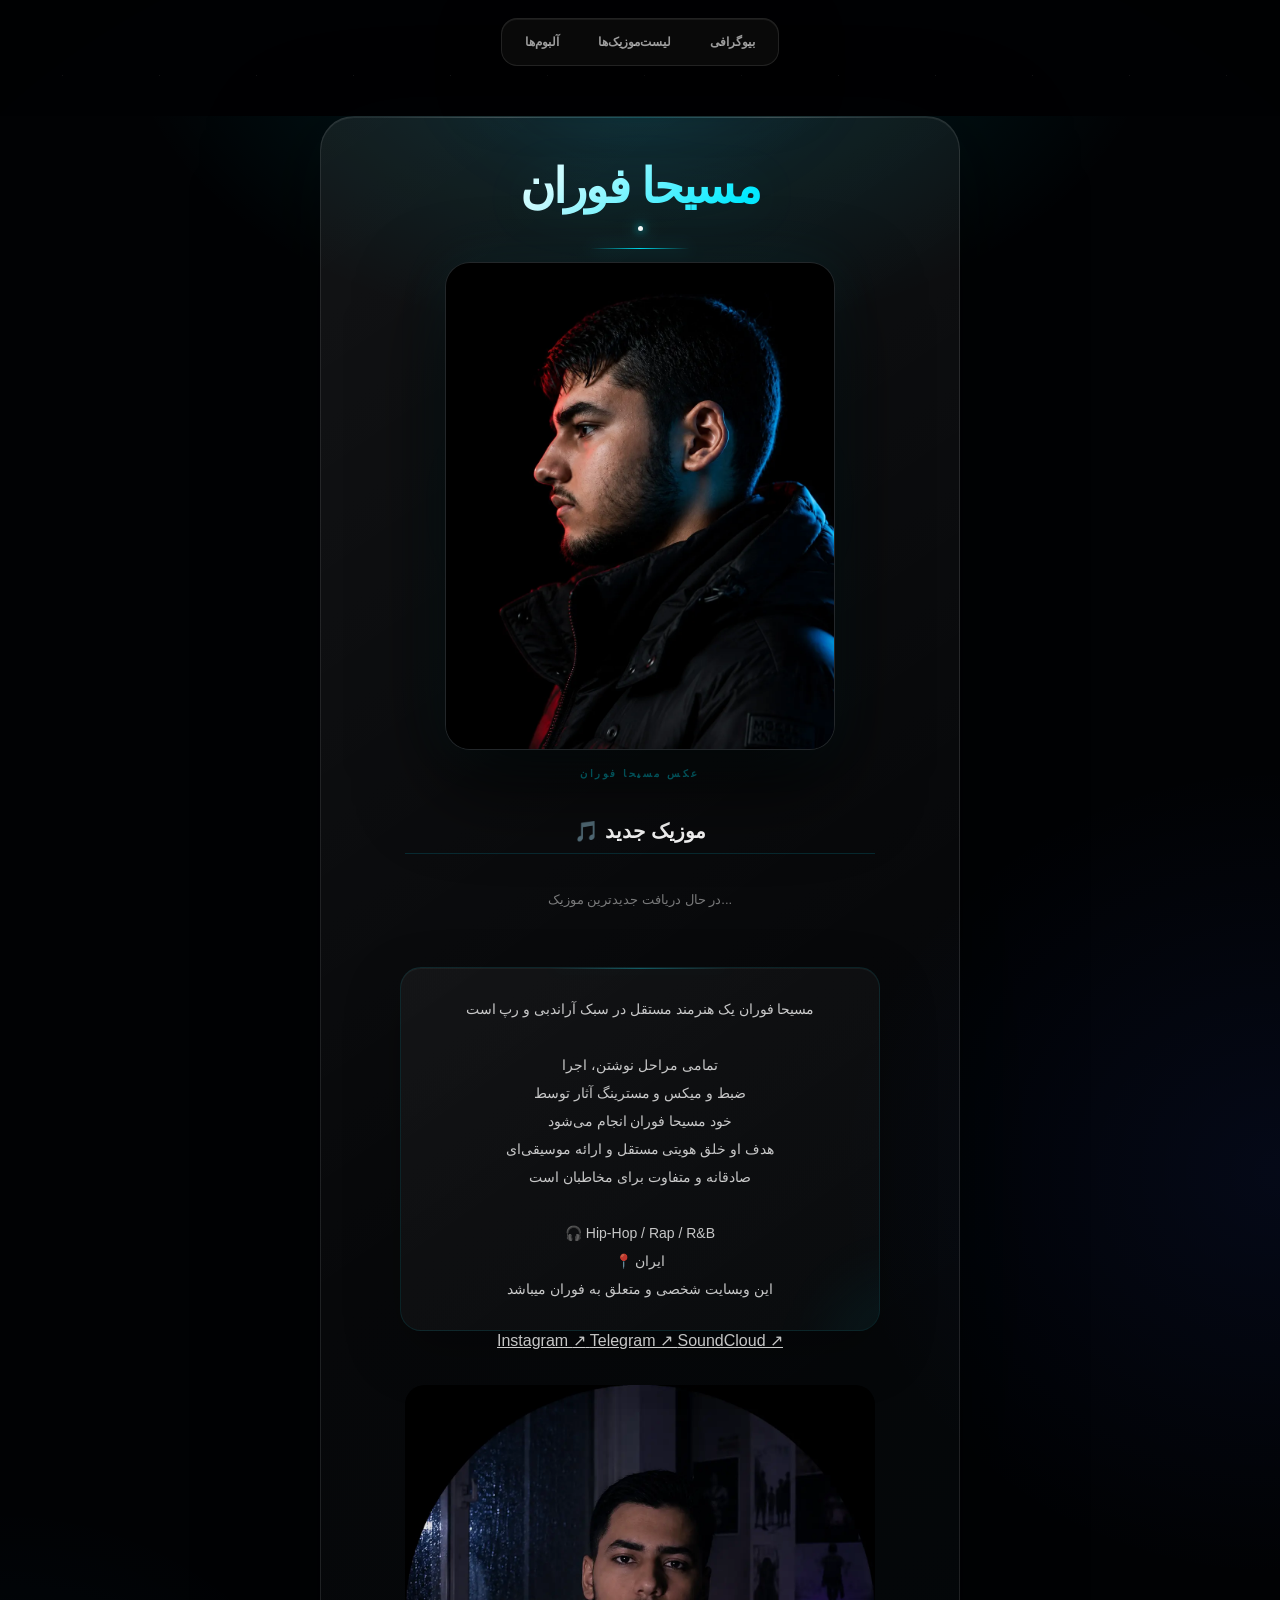
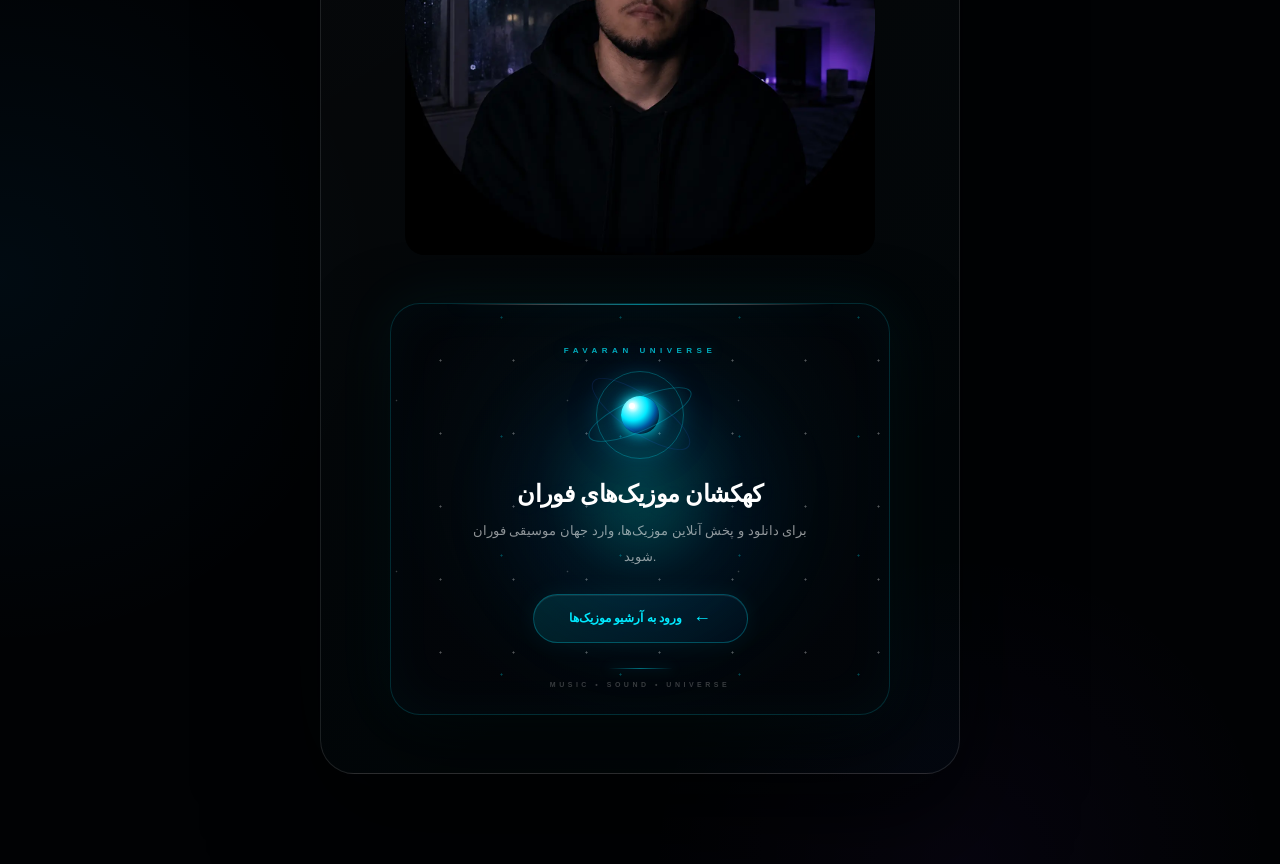
==== commit 511efe31: "Update index.html" ====
--- a/index.html
+++ b/index.html
@@ -271,16 +271,29 @@
 
       این وبسایت شخصی و متعلق به فوران میباشد
 
-      <br>
-      :لینک چنل ها و کانال های فوران <br>
-      <br>
-      https://www.instagram.com/masihafavaran?cplk=NmpocGwxcHh5dXZw <br>
-      https://t.me/MasihaFavaran <br>
-
     </p>
 
-
-    <!-- عکس جدید پایین توضیحات -->
+<div class="social-links">
+
+  <a href="https://www.instagram.com/masihafavaran?cplk=NmpocGwxcHh5dXZw"
+     target="_blank" rel="noopener noreferrer">
+    Instagram
+    <span>↗</span>
+  </a>
+
+  <a href="https://t.me/MasihaFavaran"
+     target="_blank" rel="noopener noreferrer">
+    Telegram
+    <span>↗</span>
+  </a>
+
+  <a href="https://on.soundcloud.com/z771TREVrzTpQvrW5g"
+     target="_blank" rel="noopener noreferrer">
+    SoundCloud
+    <span>↗</span>
+  </a>
+
+</div>
 
     <div style="margin-top: 35px; text-align: center;">
 
